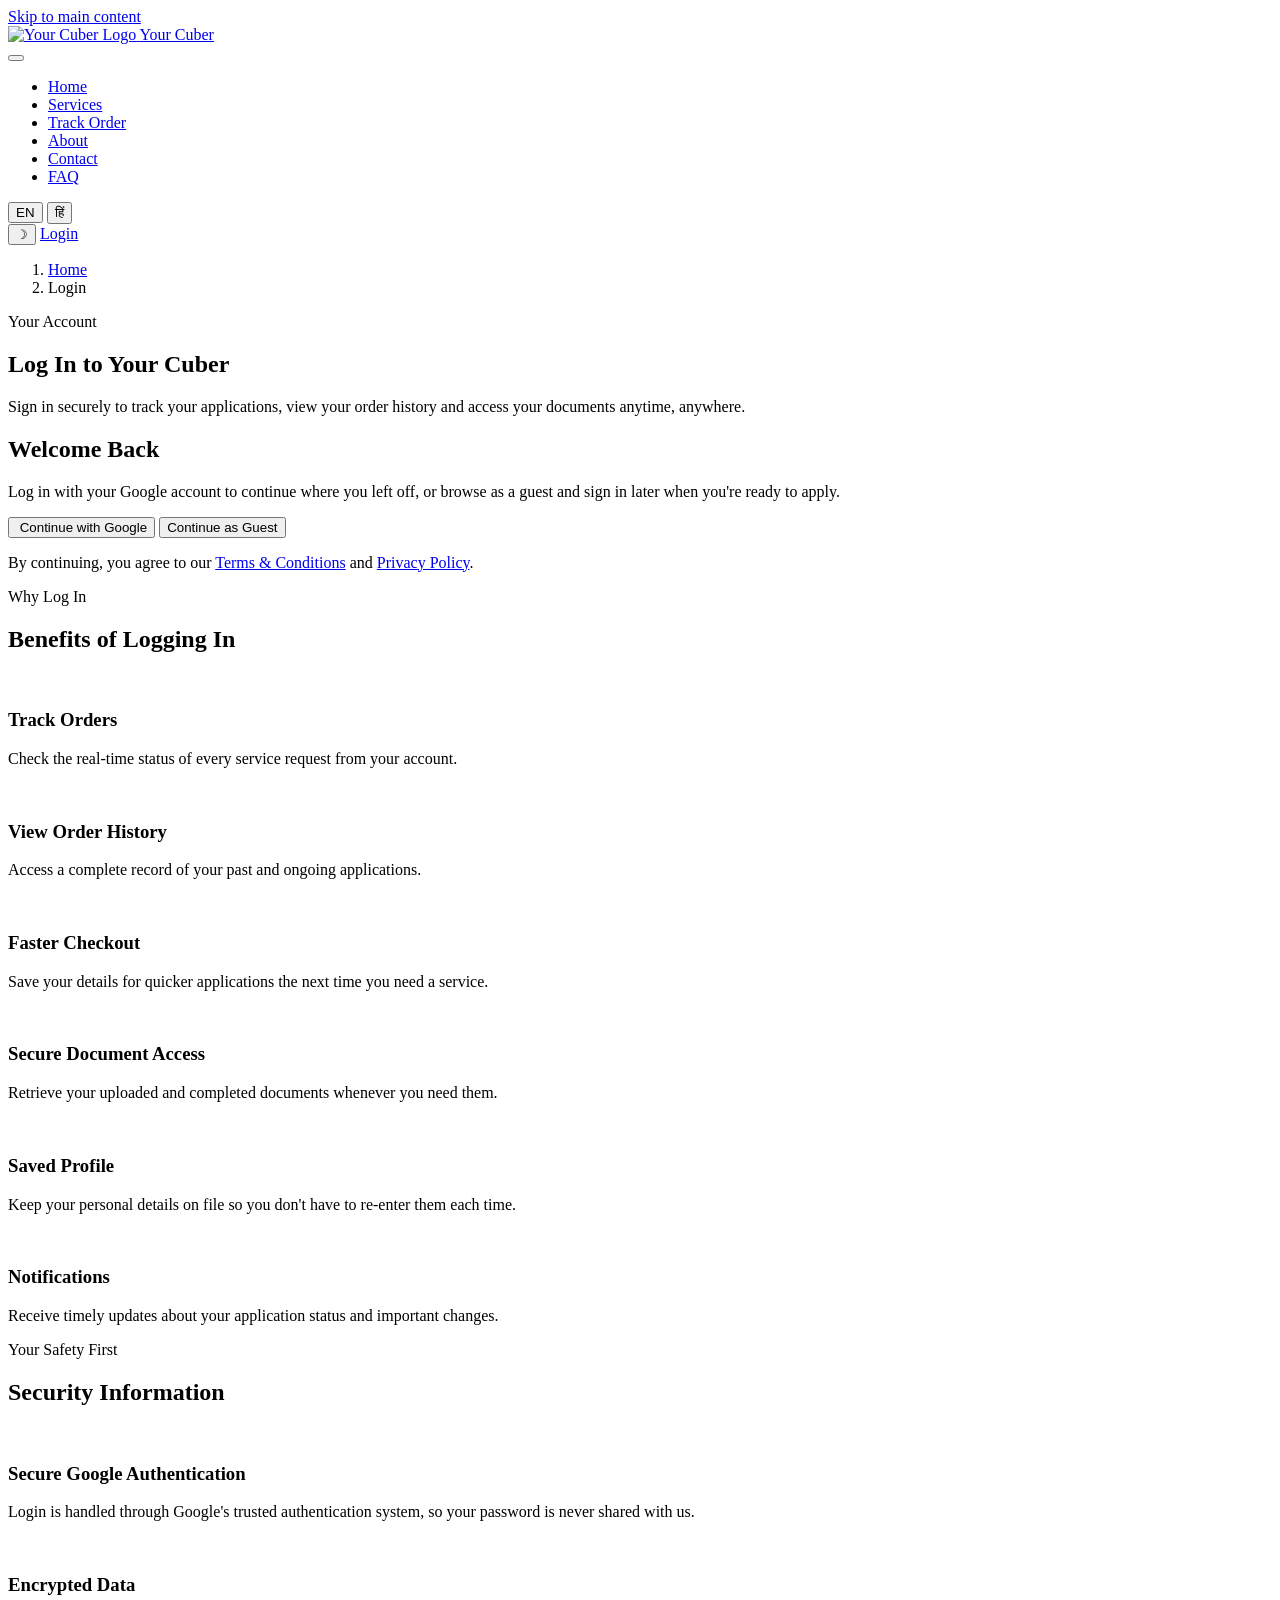
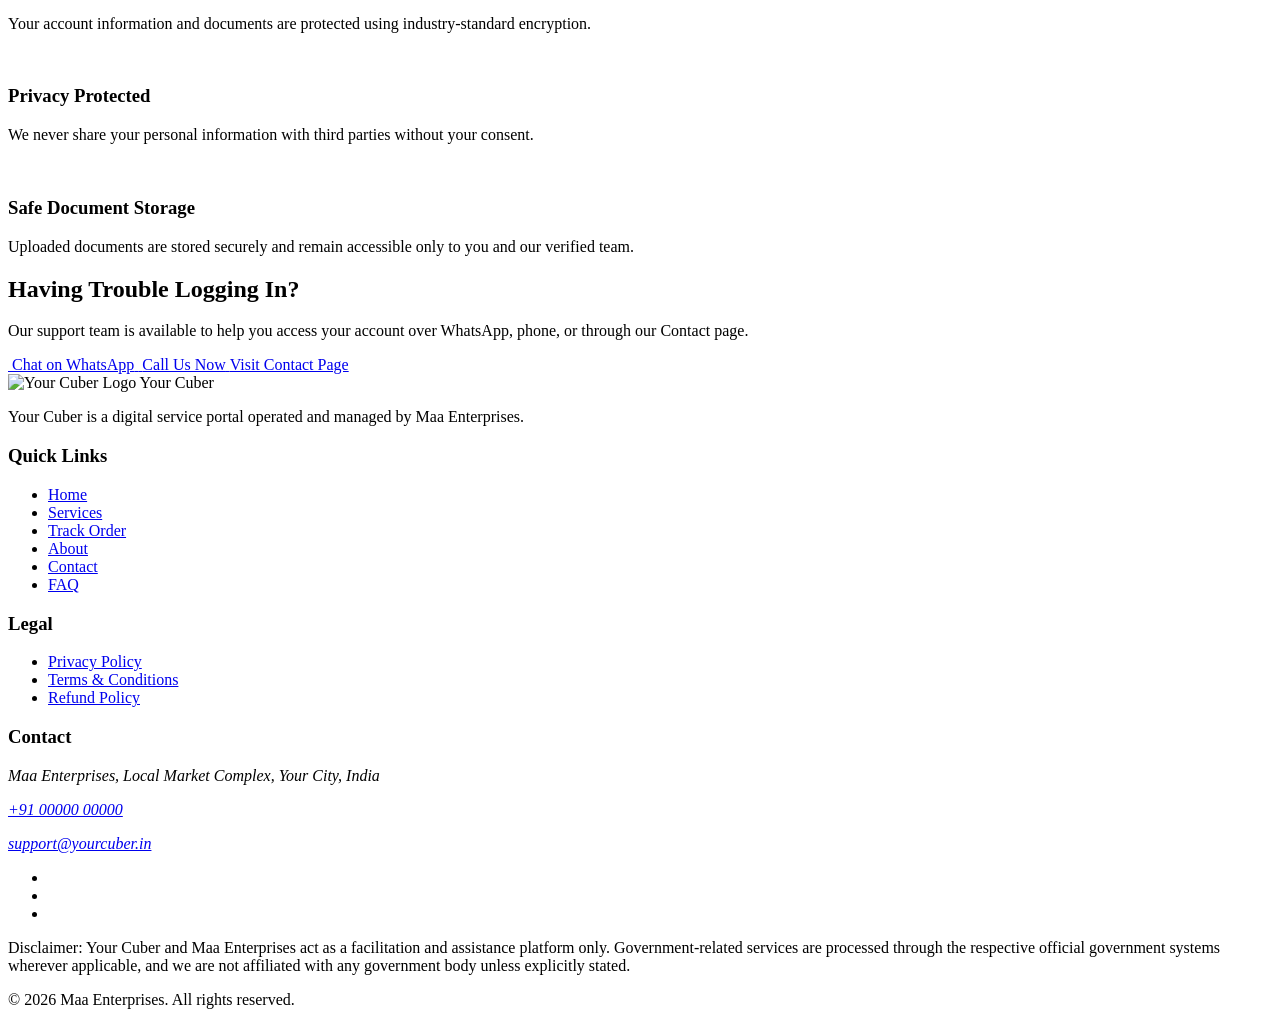
==== login.html @ b16c78b5 "Add files via upload" ====
<!DOCTYPE html>
<html lang="en" data-lang="en">
<head>
    <meta charset="UTF-8">
    <meta name="viewport" content="width=device-width, initial-scale=1.0">
    <title>Login | Your Cuber - Maa Enterprises</title>
    <meta name="description" content="Log in to Your Cuber by Maa Enterprises to track orders, view your order history, and access your saved profile securely with Google Authentication.">
    <meta name="keywords" content="Your Cuber Login, Maa Enterprises Login, Google Sign In, Customer Account, Secure Login">
    <meta name="author" content="Maa Enterprises">
    <meta name="robots" content="noindex, follow">

    <!-- Open Graph / SEO -->
    <meta property="og:title" content="Login | Your Cuber - Maa Enterprises">
    <meta property="og:description" content="Securely log in to your Your Cuber account to track orders, manage applications and access saved documents.">
    <meta property="og:type" content="website">
    <meta property="og:image" content="images/og/login-placeholder.png">

    <!-- External Stylesheet -->
    <link rel="stylesheet" href="css/style.css">

    <!-- Favicon Placeholder -->
    <link rel="icon" href="images/favicon.png" type="image/png">
</head>
<body data-page="login">

    <!-- ============================= -->
    <!-- SKIP TO CONTENT (ACCESSIBILITY) -->
    <!-- ============================= -->
    <a href="#main-content" class="skip-link">Skip to main content</a>

    <!-- ============================= -->
    <!-- HEADER -->
    <!-- ============================= -->
    <header class="site-header" role="banner">
        <div class="header-container">

            <!-- Logo and Brand -->
            <div class="brand">
                <a href="index.html" class="brand-link" aria-label="Your Cuber Home">
                    <img src="images/logo-placeholder.png" alt="Your Cuber Logo" class="brand-logo">
                    <span class="brand-name" data-i18n="brand_name">Your Cuber</span>
                </a>
            </div>

            <!-- Primary Navigation -->
            <nav class="primary-nav" role="navigation" aria-label="Primary Navigation">
                <button type="button" class="nav-toggle" aria-expanded="false" aria-controls="primary-menu" aria-label="Toggle navigation menu">
                    <span class="nav-toggle-bar"></span>
                    <span class="nav-toggle-bar"></span>
                    <span class="nav-toggle-bar"></span>
                </button>

                <ul class="nav-menu" id="primary-menu">
                    <li class="nav-item">
                        <a href="index.html" class="nav-link" data-i18n="nav_home">Home</a>
                    </li>
                    <li class="nav-item">
                        <a href="services.html" class="nav-link" data-i18n="nav_services">Services</a>
                    </li>
                    <li class="nav-item">
                        <a href="track-order.html" class="nav-link" data-i18n="nav_track_order">Track Order</a>
                    </li>
                    <li class="nav-item">
                        <a href="about.html" class="nav-link" data-i18n="nav_about">About</a>
                    </li>
                    <li class="nav-item">
                        <a href="contact.html" class="nav-link" data-i18n="nav_contact">Contact</a>
                    </li>
                    <li class="nav-item">
                        <a href="faq.html" class="nav-link" data-i18n="nav_faq">FAQ</a>
                    </li>
                </ul>
            </nav>

            <!-- Header Actions -->
            <div class="header-actions">

                <!-- Language Switch Placeholder -->
                <div class="lang-switch" role="group" aria-label="Language Switch">
                    <button type="button" class="lang-btn is-active" data-lang-option="en" aria-pressed="true">EN</button>
                    <button type="button" class="lang-btn" data-lang-option="hi" aria-pressed="false">हिं</button>
                </div>

                <!-- Dark Mode Toggle Placeholder -->
                <button type="button" class="theme-toggle" id="theme-toggle" aria-pressed="true" aria-label="Toggle dark mode">
                    <span class="theme-toggle-icon" aria-hidden="true">&#9789;</span>
                </button>

                <!-- Login Button -->
                <a href="login.html" class="btn btn-login is-active" aria-current="page" data-i18n="nav_login">Login</a>
            </div>

        </div>
    </header>

    <!-- ============================= -->
    <!-- MAIN CONTENT -->
    <!-- ============================= -->
    <main id="main-content" data-auth-state="signed-out">

        <!-- ============================= -->
        <!-- BREADCRUMB -->
        <!-- ============================= -->
        <nav class="breadcrumb-nav" aria-label="Breadcrumb">
            <ol class="breadcrumb-list">
                <li class="breadcrumb-item">
                    <a href="index.html" data-i18n="breadcrumb_home">Home</a>
                </li>
                <li class="breadcrumb-item is-current" aria-current="page" data-i18n="breadcrumb_login">
                    Login
                </li>
            </ol>
        </nav>

        <!-- ============================= -->
        <!-- LOGIN HERO SECTION -->
        <!-- ============================= -->
        <section class="login-hero-section" aria-labelledby="login-hero-heading">
            <div class="hero-container">
                <div class="hero-content">
                    <p class="hero-eyebrow" data-i18n="login_hero_eyebrow">Your Account</p>
                    <h1 id="login-hero-heading" class="hero-heading" data-i18n="login_hero_heading">
                        Log In to Your Cuber
                    </h1>
                    <p class="hero-description" data-i18n="login_hero_description">
                        Sign in securely to track your applications, view your order history and access
                        your documents anytime, anywhere.
                    </p>
                </div>
            </div>
        </section>

        <!-- ============================= -->
        <!-- LOGIN CARD SECTION -->
        <!-- ============================= -->
        <section class="login-card-section" aria-labelledby="login-card-heading">
            <div class="login-card-container">
                <article class="login-card">

                    <!-- User Profile Placeholder (populated after Google sign-in) -->
                    <div class="login-card-profile" data-dynamic="user-profile" hidden>
                        <img src="images/avatars/avatar-placeholder-user.png" alt="" class="login-profile-photo" data-dynamic="user-photo">
                        <p class="login-profile-name" data-dynamic="user-name">User Name</p>
                    </div>

                    <div class="login-card-intro">
                        <h2 id="login-card-heading" class="login-card-heading" data-i18n="login_card_heading">Welcome Back</h2>
                        <p class="login-card-description" data-i18n="login_card_description">
                            Log in with your Google account to continue where you left off, or browse as a
                            guest and sign in later when you're ready to apply.
                        </p>
                    </div>

                    <div class="login-card-actions">
                        <!-- Google Sign-In Placeholder (Primary Login Method) -->
                        <button type="button" class="btn btn-google login-btn-google" aria-label="Continue with Google">
                            <img src="images/icons/icon-google-placeholder.png" alt="" class="btn-icon">
                            <span data-i18n="login_google_cta">Continue with Google</span>
                        </button>

                        <!-- Guest Continue Placeholder -->
                        <button type="button" class="btn btn-outline login-btn-guest" aria-label="Continue as Guest">
                            <span data-i18n="login_guest_cta">Continue as Guest</span>
                        </button>
                    </div>

                    <p class="login-card-terms" data-i18n="login_card_terms">
                        By continuing, you agree to our
                        <a href="terms-and-conditions.html" data-i18n="footer_terms">Terms &amp; Conditions</a>
                        and
                        <a href="privacy-policy.html" data-i18n="footer_privacy">Privacy Policy</a>.
                    </p>
                </article>
            </div>
        </section>

        <!-- ============================= -->
        <!-- BENEFITS OF LOGIN SECTION -->
        <!-- ============================= -->
        <section class="login-benefits-section" aria-labelledby="login-benefits-heading">
            <div class="section-container">
                <div class="section-heading-group">
                    <p class="section-eyebrow" data-i18n="login_benefits_eyebrow">Why Log In</p>
                    <h2 id="login-benefits-heading" class="section-heading" data-i18n="login_benefits_heading">Benefits of Logging In</h2>
                </div>

                <div class="login-benefits-grid">
                    <article class="benefit-card">
                        <div class="benefit-icon-wrapper" aria-hidden="true">
                            <img src="images/icons/icon-track-orders-placeholder.png" alt="" class="benefit-icon">
                        </div>
                        <h3 class="benefit-title" data-i18n="benefit_track_orders_title">Track Orders</h3>
                        <p class="benefit-description" data-i18n="benefit_track_orders_desc">
                            Check the real-time status of every service request from your account.
                        </p>
                    </article>

                    <article class="benefit-card">
                        <div class="benefit-icon-wrapper" aria-hidden="true">
                            <img src="images/icons/icon-order-history-placeholder.png" alt="" class="benefit-icon">
                        </div>
                        <h3 class="benefit-title" data-i18n="benefit_order_history_title">View Order History</h3>
                        <p class="benefit-description" data-i18n="benefit_order_history_desc">
                            Access a complete record of your past and ongoing applications.
                        </p>
                    </article>

                    <article class="benefit-card">
                        <div class="benefit-icon-wrapper" aria-hidden="true">
                            <img src="images/icons/icon-faster-checkout-placeholder.png" alt="" class="benefit-icon">
                        </div>
                        <h3 class="benefit-title" data-i18n="benefit_faster_checkout_title">Faster Checkout</h3>
                        <p class="benefit-description" data-i18n="benefit_faster_checkout_desc">
                            Save your details for quicker applications the next time you need a service.
                        </p>
                    </article>

                    <article class="benefit-card">
                        <div class="benefit-icon-wrapper" aria-hidden="true">
                            <img src="images/icons/icon-secure-documents-placeholder.png" alt="" class="benefit-icon">
                        </div>
                        <h3 class="benefit-title" data-i18n="benefit_secure_documents_title">Secure Document Access</h3>
                        <p class="benefit-description" data-i18n="benefit_secure_documents_desc">
                            Retrieve your uploaded and completed documents whenever you need them.
                        </p>
                    </article>

                    <article class="benefit-card">
                        <div class="benefit-icon-wrapper" aria-hidden="true">
                            <img src="images/icons/icon-saved-profile-placeholder.png" alt="" class="benefit-icon">
                        </div>
                        <h3 class="benefit-title" data-i18n="benefit_saved_profile_title">Saved Profile</h3>
                        <p class="benefit-description" data-i18n="benefit_saved_profile_desc">
                            Keep your personal details on file so you don't have to re-enter them each time.
                        </p>
                    </article>

                    <article class="benefit-card">
                        <div class="benefit-icon-wrapper" aria-hidden="true">
                            <img src="images/icons/icon-notifications-placeholder.png" alt="" class="benefit-icon">
                        </div>
                        <h3 class="benefit-title" data-i18n="benefit_notifications_title">Notifications</h3>
                        <p class="benefit-description" data-i18n="benefit_notifications_desc">
                            Receive timely updates about your application status and important changes.
                        </p>
                    </article>
                </div>
            </div>
        </section>

        <!-- ============================= -->
        <!-- SECURITY INFORMATION SECTION -->
        <!-- ============================= -->
        <section class="security-info-section" aria-labelledby="security-info-heading">
            <div class="section-container">
                <div class="section-heading-group">
                    <p class="section-eyebrow" data-i18n="security_info_eyebrow">Your Safety First</p>
                    <h2 id="security-info-heading" class="section-heading" data-i18n="security_info_heading">Security Information</h2>
                </div>

                <div class="security-info-grid">
                    <article class="security-info-card">
                        <div class="security-info-icon-wrapper" aria-hidden="true">
                            <img src="images/icons/icon-google-auth-placeholder.png" alt="" class="security-info-icon">
                        </div>
                        <h3 class="security-info-title" data-i18n="security_google_auth_title">Secure Google Authentication</h3>
                        <p class="security-info-description" data-i18n="security_google_auth_desc">
                            Login is handled through Google's trusted authentication system, so your
                            password is never shared with us.
                        </p>
                    </article>

                    <article class="security-info-card">
                        <div class="security-info-icon-wrapper" aria-hidden="true">
                            <img src="images/icons/icon-encrypted-data-placeholder.png" alt="" class="security-info-icon">
                        </div>
                        <h3 class="security-info-title" data-i18n="security_encrypted_data_title">Encrypted Data</h3>
                        <p class="security-info-description" data-i18n="security_encrypted_data_desc">
                            Your account information and documents are protected using industry-standard
                            encryption.
                        </p>
                    </article>

                    <article class="security-info-card">
                        <div class="security-info-icon-wrapper" aria-hidden="true">
                            <img src="images/icons/icon-privacy-protected-placeholder.png" alt="" class="security-info-icon">
                        </div>
                        <h3 class="security-info-title" data-i18n="security_privacy_title">Privacy Protected</h3>
                        <p class="security-info-description" data-i18n="security_privacy_desc">
                            We never share your personal information with third parties without your
                            consent.
                        </p>
                    </article>

                    <article class="security-info-card">
                        <div class="security-info-icon-wrapper" aria-hidden="true">
                            <img src="images/icons/icon-safe-storage-placeholder.png" alt="" class="security-info-icon">
                        </div>
                        <h3 class="security-info-title" data-i18n="security_safe_storage_title">Safe Document Storage</h3>
                        <p class="security-info-description" data-i18n="security_safe_storage_desc">
                            Uploaded documents are stored securely and remain accessible only to you and
                            our verified team.
                        </p>
                    </article>
                </div>
            </div>
        </section>

        <!-- ============================= -->
        <!-- NEED HELP SECTION -->
        <!-- ============================= -->
        <section class="contact-cta-section" aria-labelledby="login-help-heading">
            <div class="section-container contact-cta-container">
                <div class="contact-cta-content">
                    <h2 id="login-help-heading" class="contact-cta-heading" data-i18n="login_help_heading">
                        Having Trouble Logging In?
                    </h2>
                    <p class="contact-cta-description" data-i18n="login_help_description">
                        Our support team is available to help you access your account over WhatsApp,
                        phone, or through our Contact page.
                    </p>
                </div>

                <div class="contact-cta-actions">
                    <!-- WhatsApp Placeholder -->
                    <a href="https://wa.me/910000000000" class="btn btn-whatsapp" target="_blank" rel="noopener noreferrer" aria-label="Chat with us on WhatsApp">
                        <img src="images/icons/icon-whatsapp-placeholder.png" alt="" class="btn-icon">
                        <span data-i18n="contact_cta_whatsapp">Chat on WhatsApp</span>
                    </a>

                    <!-- Call Support Placeholder -->
                    <a href="tel:+910000000000" class="btn btn-call" aria-label="Call Maa Enterprises Support">
                        <img src="images/icons/icon-call-placeholder.png" alt="" class="btn-icon">
                        <span data-i18n="contact_cta_call">Call Us Now</span>
                    </a>

                    <!-- Contact Page Button -->
                    <a href="contact.html" class="btn btn-outline" data-i18n="login_help_contact_page">
                        Visit Contact Page
                    </a>
                </div>
            </div>
        </section>

    </main>

    <!-- ============================= -->
    <!-- FOOTER -->
    <!-- ============================= -->
    <footer class="site-footer" role="contentinfo">
        <div class="footer-container">

            <!-- Business Information -->
            <div class="footer-column footer-brand">
                <div class="footer-brand-header">
                    <img src="images/logo-placeholder.png" alt="Your Cuber Logo" class="footer-logo">
                    <span class="footer-brand-name" data-i18n="brand_name">Your Cuber</span>
                </div>
                <p class="footer-business-info" data-i18n="footer_business_info">
                    Your Cuber is a digital service portal operated and managed by Maa Enterprises.
                </p>
            </div>

            <!-- Quick Links -->
            <div class="footer-column">
                <h3 class="footer-heading" data-i18n="footer_quick_links">Quick Links</h3>
                <ul class="footer-links">
                    <li><a href="index.html" data-i18n="nav_home">Home</a></li>
                    <li><a href="services.html" data-i18n="nav_services">Services</a></li>
                    <li><a href="track-order.html" data-i18n="nav_track_order">Track Order</a></li>
                    <li><a href="about.html" data-i18n="nav_about">About</a></li>
                    <li><a href="contact.html" data-i18n="nav_contact">Contact</a></li>
                    <li><a href="faq.html" data-i18n="nav_faq">FAQ</a></li>
                </ul>
            </div>

            <!-- Legal Links -->
            <div class="footer-column">
                <h3 class="footer-heading" data-i18n="footer_legal">Legal</h3>
                <ul class="footer-links">
                    <li><a href="privacy-policy.html" data-i18n="footer_privacy">Privacy Policy</a></li>
                    <li><a href="terms-and-conditions.html" data-i18n="footer_terms">Terms &amp; Conditions</a></li>
                    <li><a href="refund-policy.html" data-i18n="footer_refund">Refund Policy</a></li>
                </ul>
            </div>

            <!-- Contact Information -->
            <div class="footer-column">
                <h3 class="footer-heading" data-i18n="footer_contact">Contact</h3>
                <address class="footer-address">
                    <p class="footer-contact-item" data-i18n="footer_address">
                        Maa Enterprises, Local Market Complex, Your City, India
                    </p>
                    <p class="footer-contact-item">
                        <a href="tel:+910000000000">+91 00000 00000</a>
                    </p>
                    <p class="footer-contact-item">
                        <a href="mailto:support@yourcuber.in">support@yourcuber.in</a>
                    </p>
                </address>

                <!-- Social Placeholders -->
                <ul class="footer-social" aria-label="Social Media Links">
                    <li>
                        <a href="#" aria-label="Facebook" class="footer-social-link">
                            <img src="images/icons/icon-facebook-placeholder.png" alt="" class="footer-social-icon">
                        </a>
                    </li>
                    <li>
                        <a href="#" aria-label="Instagram" class="footer-social-link">
                            <img src="images/icons/icon-instagram-placeholder.png" alt="" class="footer-social-icon">
                        </a>
                    </li>
                    <li>
                        <a href="#" aria-label="YouTube" class="footer-social-link">
                            <img src="images/icons/icon-youtube-placeholder.png" alt="" class="footer-social-icon">
                        </a>
                    </li>
                </ul>
            </div>

        </div>

        <!-- Disclaimer -->
        <div class="footer-disclaimer">
            <p data-i18n="footer_disclaimer">
                Disclaimer: Your Cuber and Maa Enterprises act as a facilitation and assistance platform only.
                Government-related services are processed through the respective official government systems
                wherever applicable, and we are not affiliated with any government body unless explicitly stated.
            </p>
        </div>

        <!-- Copyright -->
        <div class="footer-bottom">
            <p class="footer-copyright" data-i18n="footer_copyright">
                &copy; 2026 Maa Enterprises. All rights reserved.
            </p>
        </div>
    </footer>

    <!-- External JavaScript -->
    <!-- js/app.js is expected to initialize Firebase Authentication, -->
    <!-- handle the Google sign-in and guest continue button clicks, -->
    <!-- populate the data-dynamic user-profile elements after login, -->
    <!-- and redirect authenticated users to dashboard.html. -->
    <script src="js/app.js" defer></script>
</body>
</html>
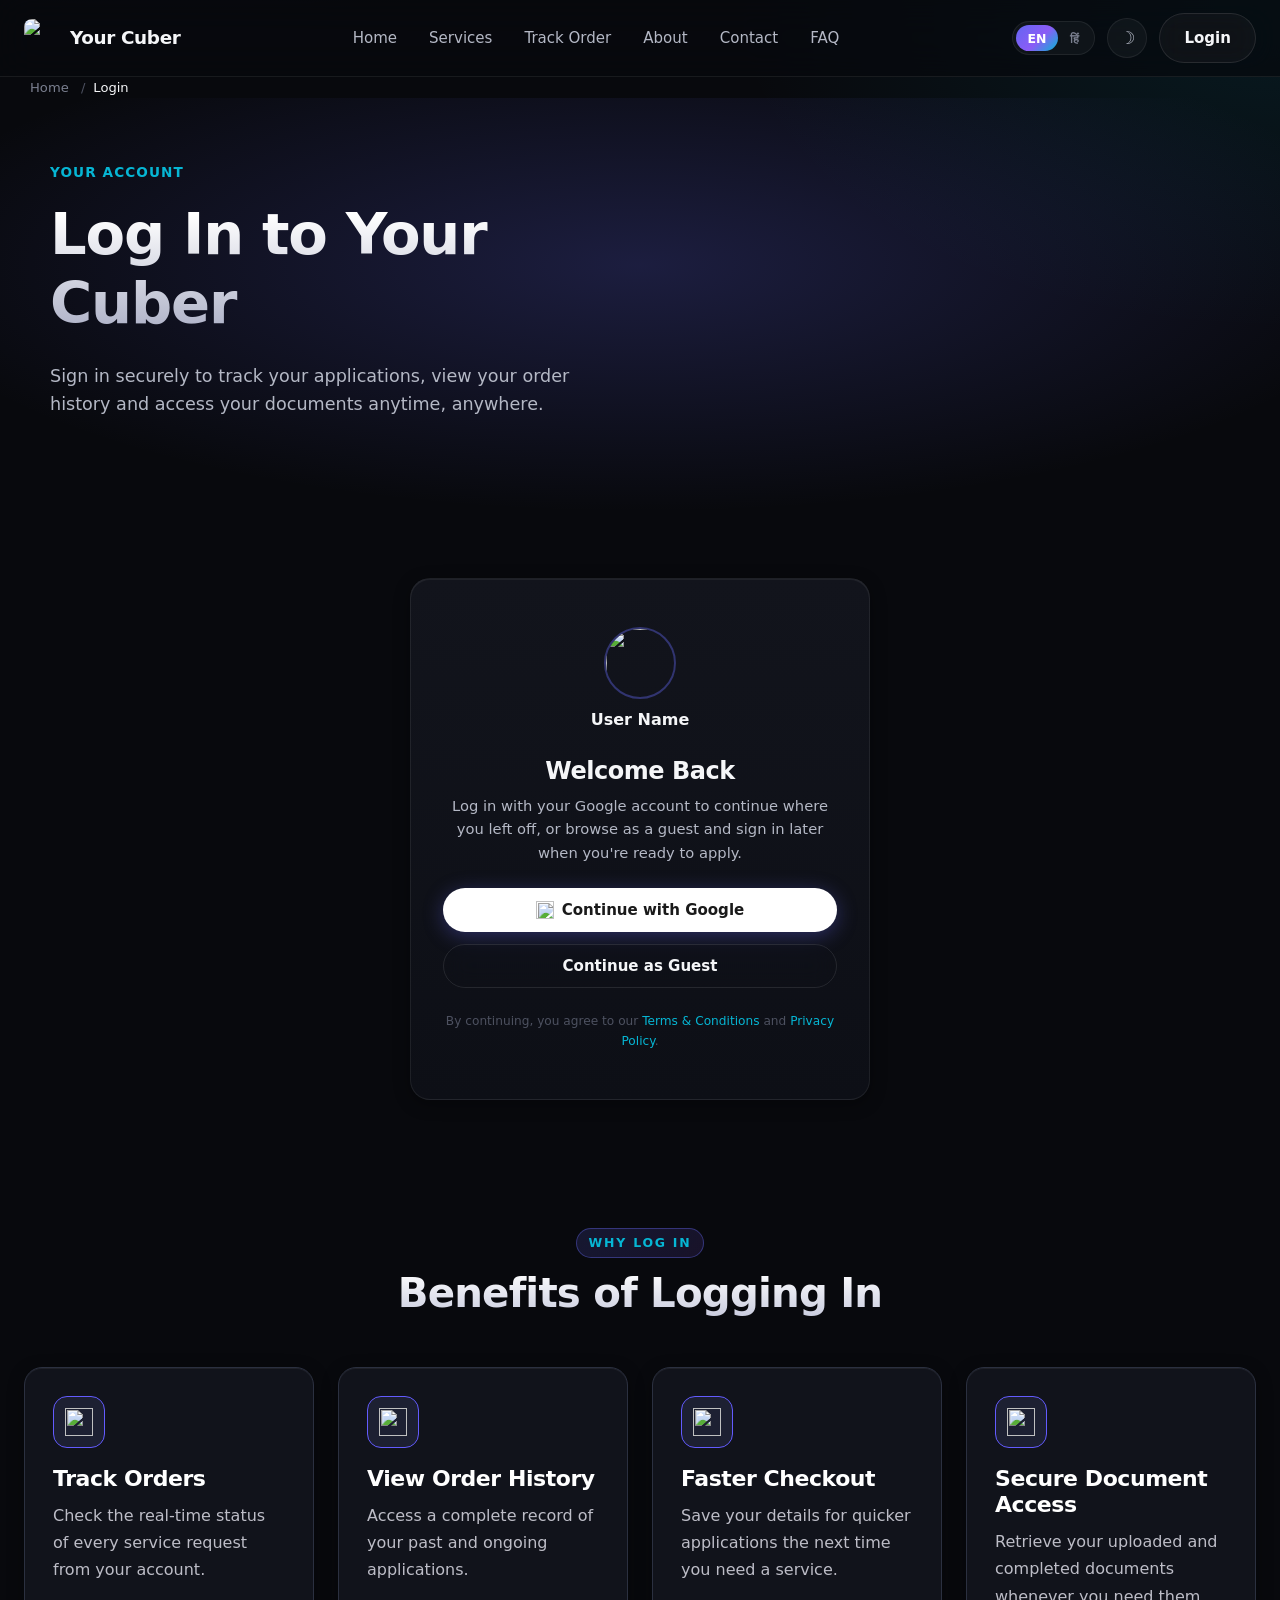
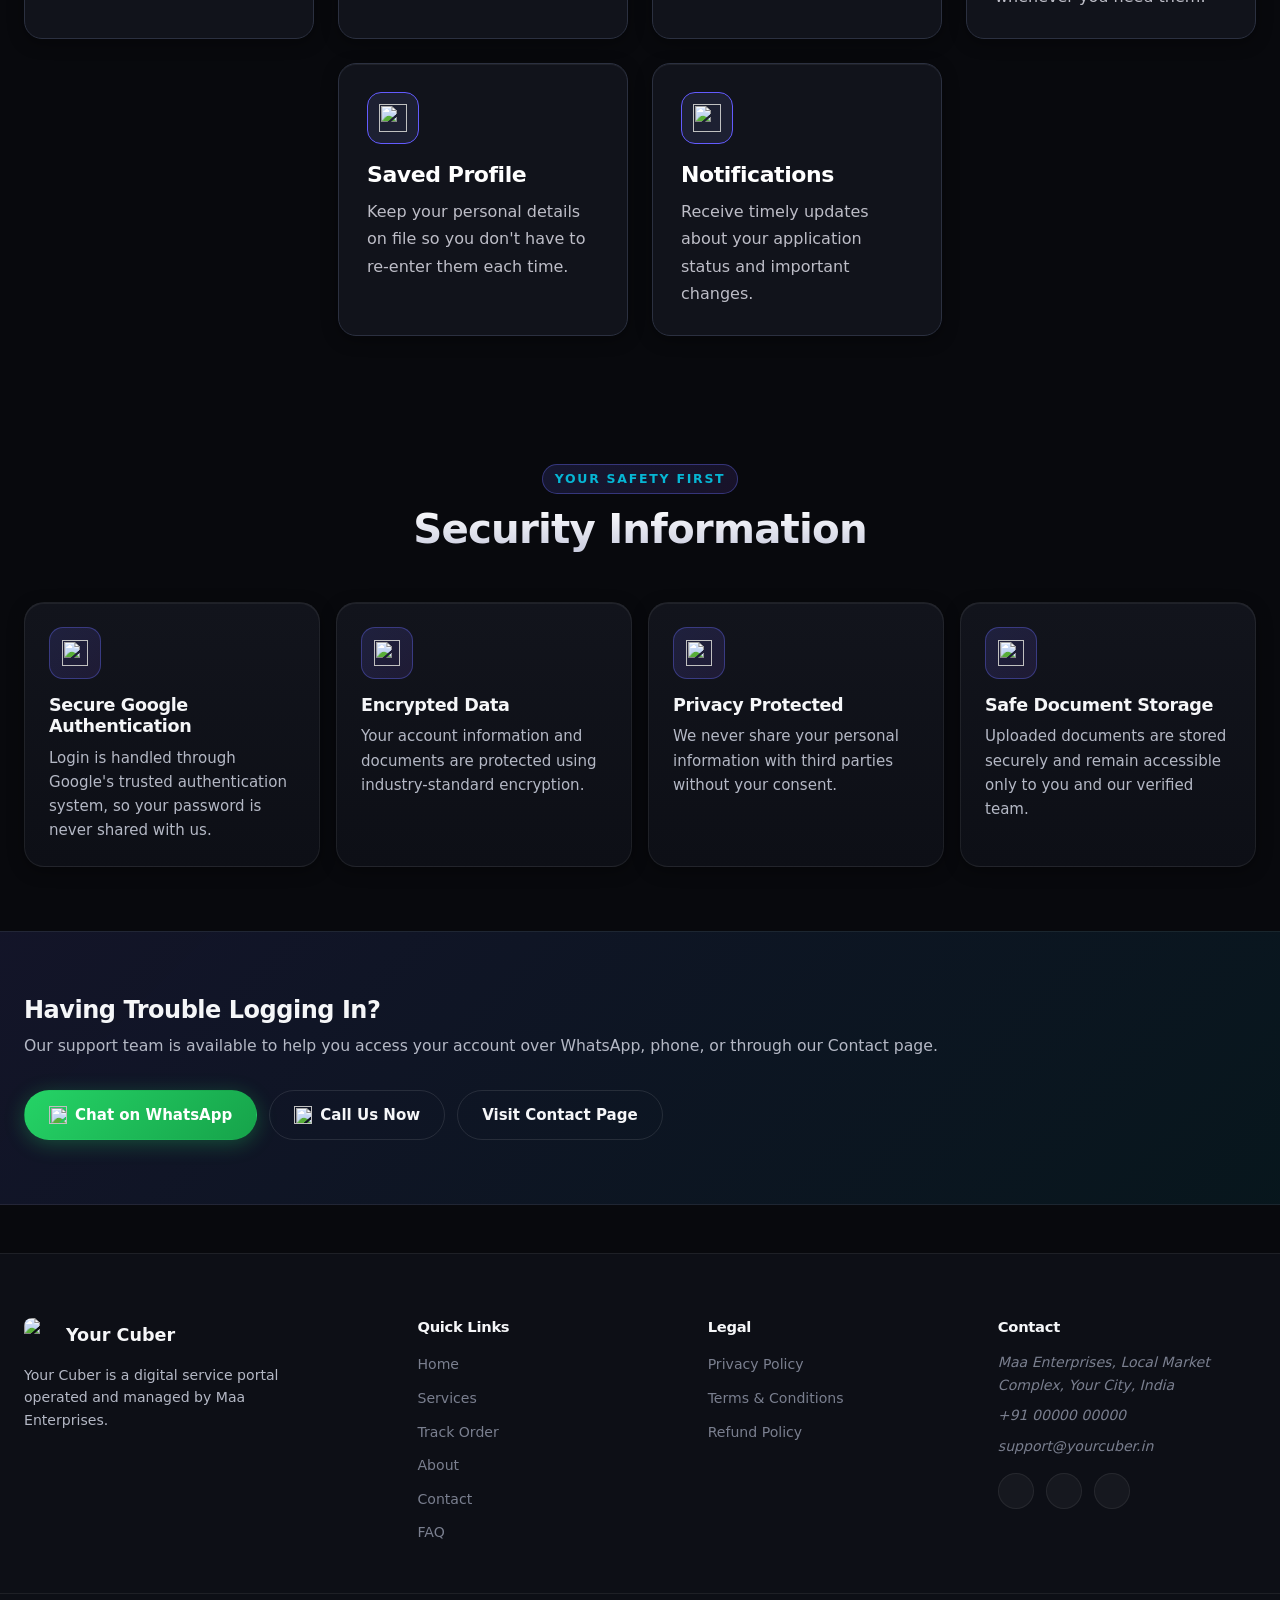
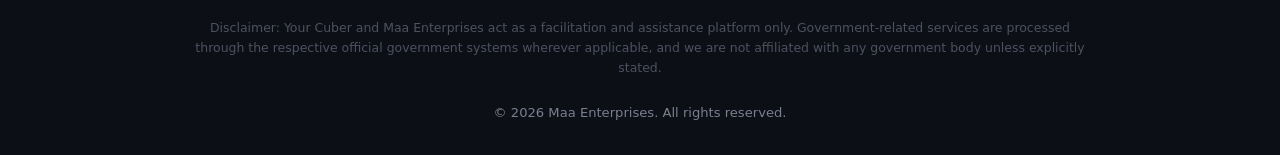
==== commit ddf332e2: "Fix stylesheet link in login.html" ====
--- a/login.html
+++ b/login.html
@@ -16,7 +16,7 @@
     <meta property="og:image" content="images/og/login-placeholder.png">
 
     <!-- External Stylesheet -->
-    <link rel="stylesheet" href="css/style.css">
+    <link rel="stylesheet" href="style.css">
 
     <!-- Favicon Placeholder -->
     <link rel="icon" href="images/favicon.png" type="image/png">
--- a/style.css
+++ b/style.css
@@ -0,0 +1,1924 @@
+/* ==========================================================================
+   YOUR CUBER — by Maa Enterprises
+   Premium Dark UI Stylesheet
+   Enterprise SaaS-inspired design system (Apple / Stripe / Vercel / Linear)
+   ========================================================================== */
+
+/* ==========================================================================
+   1. CSS VARIABLES — DESIGN TOKENS
+   ========================================================================== */
+:root {
+  /* --- Surface colours --- */
+  --bg-base: #08090d;
+  --bg-elevated: #0d0f16;
+  --bg-surface: #12141c;
+  --bg-surface-2: #171a24;
+  --bg-surface-3: #1c202c;
+  --bg-glass: rgba(22, 25, 35, 0.6);
+  --bg-glass-light: rgba(255, 255, 255, 0.04);
+  --bg-overlay: rgba(9, 11, 18, 0.75);
+
+  /* --- Borders --- */
+  --border-subtle: rgba(255, 255, 255, 0.07);
+  --border-default: rgba(255, 255, 255, 0.1);
+  --border-strong: rgba(255, 255, 255, 0.16);
+  --border-accent: rgba(99, 102, 241, 0.4);
+
+  /* --- Brand / accent gradient --- */
+  --accent-1: #6366f1;
+  --accent-2: #8b5cf6;
+  --accent-3: #06b6d4;
+  --accent-gradient: linear-gradient(135deg, #6366f1 0%, #8b5cf6 55%, #06b6d4 100%);
+  --accent-gradient-soft: linear-gradient(135deg, rgba(99, 102, 241, 0.16), rgba(139, 92, 246, 0.12));
+  --accent-glow: 0 0 0 1px rgba(99, 102, 241, 0.4), 0 8px 32px rgba(99, 102, 241, 0.25);
+
+  /* --- Text --- */
+  --text-primary: #f5f6f8;
+  --text-secondary: #b4b8c5;
+  --text-tertiary: #7a7f8f;
+  --text-disabled: #4d5160;
+  --text-on-accent: #ffffff;
+
+  /* --- Status colours --- */
+  --success: #22c55e;
+  --success-bg: rgba(34, 197, 94, 0.12);
+  --success-border: rgba(34, 197, 94, 0.3);
+  --warning: #f59e0b;
+  --warning-bg: rgba(245, 158, 11, 0.12);
+  --warning-border: rgba(245, 158, 11, 0.3);
+  --danger: #f43f5e;
+  --danger-bg: rgba(244, 63, 94, 0.12);
+  --danger-border: rgba(244, 63, 94, 0.3);
+  --info: #38bdf8;
+  --info-bg: rgba(56, 189, 248, 0.12);
+  --info-border: rgba(56, 189, 248, 0.3);
+  --neutral-bg: rgba(255, 255, 255, 0.06);
+  --neutral-border: rgba(255, 255, 255, 0.14);
+
+  /* --- Shadows --- */
+  --shadow-sm: 0 1px 2px rgba(0, 0, 0, 0.3);
+  --shadow-md: 0 4px 16px rgba(0, 0, 0, 0.35);
+  --shadow-lg: 0 12px 40px rgba(0, 0, 0, 0.45);
+  --shadow-xl: 0 24px 64px rgba(0, 0, 0, 0.55);
+  --shadow-inset: inset 0 1px 0 rgba(255, 255, 255, 0.06);
+
+  /* --- Radius --- */
+  --radius-sm: 8px;
+  --radius-md: 14px;
+  --radius-lg: 20px;
+  --radius-xl: 28px;
+  --radius-pill: 999px;
+
+  /* --- Typography --- */
+  --font-body: "Inter", "Segoe UI", system-ui, -apple-system, BlinkMacSystemFont, sans-serif;
+  --font-display: "Inter", "Segoe UI", system-ui, -apple-system, BlinkMacSystemFont, sans-serif;
+
+  /* --- Spacing scale --- */
+  --space-1: 4px;
+  --space-2: 8px;
+  --space-3: 12px;
+  --space-4: 16px;
+  --space-5: 24px;
+  --space-6: 32px;
+  --space-7: 48px;
+  --space-8: 64px;
+  --space-9: 96px;
+
+  /* --- Layout --- */
+  --container-max: 1280px;
+  --header-height: 76px;
+  --sidebar-width: 264px;
+
+  /* --- Motion --- */
+  --ease-out: cubic-bezier(0.16, 1, 0.3, 1);
+  --ease-standard: cubic-bezier(0.4, 0, 0.2, 1);
+  --dur-fast: 150ms;
+  --dur-base: 250ms;
+  --dur-slow: 420ms;
+}
+
+/* ==========================================================================
+   2. RESET & BASE
+   ========================================================================== */
+*,
+*::before,
+*::after {
+  box-sizing: border-box;
+  margin: 0;
+  padding: 0;
+}
+
+html {
+  scroll-behavior: smooth;
+  -webkit-text-size-adjust: 100%;
+}
+
+body {
+  background:
+    radial-gradient(ellipse 1200px 600px at 15% -10%, rgba(99, 102, 241, 0.14), transparent 60%),
+    radial-gradient(ellipse 1000px 600px at 100% 0%, rgba(6, 182, 212, 0.1), transparent 55%),
+    var(--bg-base);
+  color: var(--text-secondary);
+  font-family: var(--font-body);
+  font-size: 16px;
+  line-height: 1.6;
+  min-height: 100vh;
+  -webkit-font-smoothing: antialiased;
+  -moz-osx-font-smoothing: grayscale;
+}
+
+img {
+  max-width: 100%;
+  display: block;
+  font-size: 0;
+}
+
+a {
+  color: inherit;
+  text-decoration: none;
+}
+
+ul, ol {
+  list-style: none;
+}
+
+button {
+  font-family: inherit;
+  cursor: pointer;
+  background: none;
+  border: none;
+  color: inherit;
+}
+
+input, textarea, select {
+  font-family: inherit;
+  font-size: inherit;
+  color: inherit;
+}
+
+h1, h2, h3, h4, h5, h6 {
+  font-family: var(--font-display);
+  color: var(--text-primary);
+  font-weight: 700;
+  line-height: 1.2;
+  letter-spacing: -0.02em;
+}
+
+p { color: var(--text-secondary); }
+
+::selection {
+  background: rgba(99, 102, 241, 0.35);
+  color: #fff;
+}
+
+/* --- Focus states --- */
+a:focus-visible,
+button:focus-visible,
+input:focus-visible,
+textarea:focus-visible,
+select:focus-visible,
+[tabindex]:focus-visible {
+  outline: 2px solid var(--accent-1);
+  outline-offset: 3px;
+  border-radius: var(--radius-sm);
+}
+
+/* --- Custom Scrollbar --- */
+* {
+  scrollbar-width: thin;
+  scrollbar-color: rgba(255, 255, 255, 0.18) transparent;
+}
+::-webkit-scrollbar { width: 10px; height: 10px; }
+::-webkit-scrollbar-track { background: transparent; }
+::-webkit-scrollbar-thumb {
+  background: rgba(255, 255, 255, 0.14);
+  border-radius: var(--radius-pill);
+  border: 2px solid var(--bg-base);
+}
+::-webkit-scrollbar-thumb:hover { background: rgba(255, 255, 255, 0.28); }
+
+/* --- Accessibility Utilities --- */
+.sr-only {
+  position: absolute;
+  width: 1px; height: 1px;
+  padding: 0; margin: -1px;
+  overflow: hidden;
+  clip: rect(0, 0, 0, 0);
+  white-space: nowrap;
+  border: 0;
+}
+
+.skip-link {
+  position: fixed;
+  top: -100px; left: var(--space-4);
+  z-index: 999;
+  background: var(--accent-gradient);
+  color: #fff;
+  padding: var(--space-3) var(--space-5);
+  border-radius: var(--radius-sm);
+  font-weight: 600;
+  transition: top var(--dur-base) var(--ease-out);
+}
+.skip-link:focus { top: var(--space-4); }
+
+/* ==========================================================================
+   3. ANIMATION KEYFRAMES
+   ========================================================================== */
+@keyframes fadeInUp {
+  from { opacity: 0; transform: translateY(16px); }
+  to { opacity: 1; transform: translateY(0); }
+}
+@keyframes fadeIn {
+  from { opacity: 0; }
+  to { opacity: 1; }
+}
+@keyframes scaleIn {
+  from { opacity: 0; transform: scale(0.96); }
+  to { opacity: 1; transform: scale(1); }
+}
+@keyframes softPulse {
+  0%, 100% { opacity: 1; }
+  50% { opacity: 0.55; }
+}
+@keyframes shimmer {
+  0% { background-position: -400px 0; }
+  100% { background-position: 400px 0; }
+}
+@keyframes spin {
+  to { transform: rotate(360deg); }
+}
+
+.hero-content { margin-left: 50px }, .section-heading-group { animation: fadeInUp var(--dur-slow) var(--ease-out) both; }
+
+/* ==========================================================================
+   4. LAYOUT PRIMITIVES
+   ========================================================================== */
+.section-container,
+.footer-container,
+.header-container {
+  width: 100%;
+  max-width: var(--container-max);
+  margin-inline: auto;
+  padding-inline: var(--space-5);
+}
+
+main section {
+  padding-block: var(--space-8);
+}
+
+.section-heading-group {
+  text-align: center;
+  max-width: 680px;
+  margin-inline: auto;
+  margin-bottom: var(--space-7);
+}
+
+.section-eyebrow {
+  display: inline-block;
+  font-size: 0.78rem;
+  font-weight: 700;
+  letter-spacing: 0.14em;
+  text-transform: uppercase;
+  color: var(--accent-3);
+  margin-bottom: var(--space-3);
+  background: var(--accent-gradient-soft);
+  padding: var(--space-1) var(--space-3);
+  border-radius: var(--radius-pill);
+  border: 1px solid var(--border-accent);
+}
+
+.section-heading {
+  font-size: clamp(1.75rem, 1.4rem + 1.4vw, 2.6rem);
+  margin-bottom: var(--space-3);
+  background: linear-gradient(180deg, #ffffff 0%, #c7cadd 100%);
+  -webkit-background-clip: text;
+  background-clip: text;
+  -webkit-text-fill-color: transparent;
+}
+
+.section-subheading {
+  color: var(--text-secondary);
+  font-size: 1.05rem;
+}
+
+/* ==========================================================================
+   5. GLASS CARD SYSTEM (shared base for all card-like components)
+   ========================================================================== */
+.service-card,
+.why-us-card,
+.value-card,
+.benefit-card,
+.audience-card,
+.mission-vision-card,
+.review-card,
+.contact-info-card,
+.business-hours-card,
+.security-info-card,
+.payment-card,
+.service-info-card,
+.service-summary-card,
+.document-card,
+.notification-card,
+.quick-action-card,
+.overview-stat-card,
+.overview-category-card,
+.announcement-card,
+.popular-service-card,
+.admin-service-card,
+.admin-utility-card,
+.admin-report-card,
+.dashboard-profile-card,
+.login-card,
+.order-status-card,
+.faq-item,
+.upload-field,
+.document-checklist,
+.error-help-section .section-container > *,
+.contact-info-grid .contact-info-card {
+  position: relative;
+  background: linear-gradient(180deg, var(--bg-surface) 0%, var(--bg-elevated) 100%);
+  border: 1px solid var(--border-subtle);
+  border-radius: var(--radius-lg);
+  box-shadow: var(--shadow-md), var(--shadow-inset);
+  backdrop-filter: blur(20px);
+  -webkit-backdrop-filter: blur(20px);
+  transition: transform var(--dur-base) var(--ease-out),
+              box-shadow var(--dur-base) var(--ease-out),
+              border-color var(--dur-base) var(--ease-out);
+}
+
+.service-card,
+.why-us-card,
+.value-card,
+.benefit-card,
+.audience-card,
+.review-card,
+.contact-info-card,
+.security-info-card,
+.overview-stat-card,
+.overview-category-card,
+.announcement-card,
+.popular-service-card,
+.admin-service-card,
+.admin-utility-card,
+.quick-action-card,
+.document-card {
+  padding: var(--space-5);
+}
+
+.service-card:hover,
+.why-us-card:hover,
+.value-card:hover,
+.benefit-card:hover,
+.audience-card:hover,
+.review-card:hover,
+.contact-info-card:hover,
+.security-info-card:hover,
+.overview-stat-card:hover,
+.overview-category-card:hover,
+.announcement-card:hover,
+.popular-service-card:hover,
+.admin-service-card:hover,
+.admin-utility-card:hover,
+.document-card:hover,
+.payment-card:hover,
+.service-summary-card:hover,
+.notification-card:hover {
+  transform: translateY(-6px);
+  border-color: var(--border-accent);
+  box-shadow: var(--shadow-lg), var(--accent-glow);
+}
+
+.quick-action-card {
+  text-align: center;
+  cursor: pointer;
+  width: 100%;
+}
+.quick-action-card:hover { transform: translateY(-6px) scale(1.02); }
+
+/* Icon wrappers used across many card types */
+.service-icon-wrapper,
+.why-us-icon-wrapper,
+.value-icon-wrapper,
+.benefit-icon-wrapper,
+.audience-icon-wrapper,
+.contact-info-icon-wrapper,
+.security-info-icon-wrapper,
+.overview-stat-icon-wrapper,
+.overview-icon-wrapper,
+.quick-action-icon-wrapper,
+.document-card-icon-wrapper,
+.notification-card-icon-wrapper,
+.service-banner-icon-wrapper,
+.service-summary-icon-wrapper {
+  width: 52px;
+  height: 52px;
+  display: flex;
+  align-items: center;
+  justify-content: center;
+  border-radius: var(--radius-md);
+  background: var(--accent-gradient-soft);
+  border: 1px solid var(--border-accent);
+  margin-bottom: var(--space-4);
+  transition: transform var(--dur-base) var(--ease-out);
+}
+.service-card:hover .service-icon-wrapper,
+.why-us-card:hover .why-us-icon-wrapper,
+.value-card:hover .value-icon-wrapper,
+.benefit-card:hover .benefit-icon-wrapper,
+.audience-card:hover .audience-icon-wrapper,
+.quick-action-card:hover .quick-action-icon-wrapper {
+  transform: scale(1.1) rotate(-4deg);
+}
+
+.service-icon, .why-us-icon, .value-icon,  .audience-icon,
+.contact-info-icon, .security-info-icon, .overview-stat-icon, .overview-icon,
+.quick-action-icon, .document-card-icon, .notification-card-icon,
+.service-banner-icon, .service-summary-icon {
+  width: 26px;
+  height: 26px;
+  object-fit: contain;
+}
+
+
+
+.service-title, .why-us-title, .value-title, .benefit-title, .audience-title,
+.contact-info-title, .security-info-title, .quick-action-title,
+.document-card-title, .overview-category-title, .announcement-title,
+.mission-vision-title, .payment-card-title, .service-info-title,
+.service-summary-title {
+  font-size: 1.1rem;
+  margin-bottom: var(--space-2);
+  color: var(--text-primary);
+}
+
+.service-description, .why-us-description, .value-description,
+.benefit-description, .audience-description, .contact-info-text,
+.security-info-description, .overview-category-description,
+.announcement-description, .mission-vision-text {
+  font-size: 0.94rem;
+  color: var(--text-secondary);
+}
+
+/* ==========================================================================
+   6. BUTTONS
+   ========================================================================== */
+.btn {
+  display: inline-flex;
+  align-items: center;
+  justify-content: center;
+  gap: var(--space-2);
+  padding: 0.75rem 1.5rem;
+  border-radius: var(--radius-pill);
+  font-weight: 600;
+  font-size: 0.94rem;
+  border: 1px solid transparent;
+  cursor: pointer;
+  white-space: nowrap;
+  transition: transform var(--dur-fast) var(--ease-out),
+              box-shadow var(--dur-base) var(--ease-out),
+              background var(--dur-base) var(--ease-out),
+              border-color var(--dur-base) var(--ease-out),
+              color var(--dur-base) var(--ease-out);
+}
+.btn:active { transform: scale(0.97); }
+
+.btn-icon { width: 18px; height: 18px; }
+
+.btn-primary,
+.form-submit-btn,
+.btn-submit-request,
+.error-search-btn,
+.search-btn,
+.payment-razorpay-btn,
+.login-btn-google,
+.admin-add-service-btn {
+  background: var(--accent-gradient);
+  color: #fff;
+  box-shadow: 0 4px 20px rgba(99, 102, 241, 0.35);
+}
+.btn-primary:hover,
+.form-submit-btn:hover,
+.btn-submit-request:hover,
+.error-search-btn:hover,
+.search-btn:hover,
+.payment-razorpay-btn:hover,
+.admin-add-service-btn:hover {
+  transform: translateY(-2px);
+  box-shadow: 0 8px 28px rgba(99, 102, 241, 0.5);
+}
+
+.btn-secondary,
+.btn-login,
+.login-btn-guest {
+  background: var(--bg-glass-light);
+  color: var(--text-primary);
+  border-color: var(--border-default);
+  backdrop-filter: blur(12px);
+}
+.btn-secondary:hover,
+.btn-login:hover,
+.login-btn-guest:hover {
+  background: rgba(255, 255, 255, 0.09);
+  border-color: var(--border-strong);
+  transform: translateY(-2px);
+}
+
+.btn-outline,
+.service-btn,
+.form-clear-btn,
+.btn-call {
+  background: transparent;
+  color: var(--text-primary);
+  border-color: var(--border-default);
+}
+.btn-outline:hover,
+.service-btn:hover,
+.form-clear-btn:hover,
+.btn-call:hover {
+  border-color: var(--accent-1);
+  color: #fff;
+  background: var(--accent-gradient-soft);
+  transform: translateY(-2px);
+}
+
+.btn-whatsapp,
+.btn-whatsapp-large {
+  background: linear-gradient(135deg, #25d366, #16a34a);
+  color: #fff;
+  box-shadow: 0 4px 20px rgba(37, 211, 102, 0.3);
+}
+.btn-whatsapp:hover,
+.btn-whatsapp-large:hover {
+  transform: translateY(-2px);
+  box-shadow: 0 8px 28px rgba(37, 211, 102, 0.45);
+}
+
+.btn-approve,
+.admin-order-approve-btn {
+  background: var(--success-bg);
+  color: var(--success);
+  border-color: var(--success-border);
+}
+.btn-approve:hover, .admin-order-approve-btn:hover {
+  background: var(--success);
+  color: #06210f;
+  transform: translateY(-1px);
+}
+
+.btn-reject,
+.admin-order-reject-btn {
+  background: var(--danger-bg);
+  color: var(--danger);
+  border-color: var(--danger-border);
+}
+.btn-reject:hover, .admin-order-reject-btn:hover {
+  background: var(--danger);
+  color: #2a030c;
+  transform: translateY(-1px);
+}
+
+.my-orders-view-btn,
+.document-card-btn {
+  background: var(--bg-glass-light);
+  color: var(--accent-3);
+  border: 1px solid var(--border-default);
+  padding: 0.5rem 1.1rem;
+  border-radius: var(--radius-pill);
+  font-weight: 600;
+  font-size: 0.85rem;
+  transition: all var(--dur-fast) var(--ease-out);
+}
+.my-orders-view-btn:hover, .document-card-btn:hover {
+  background: var(--accent-gradient-soft);
+  border-color: var(--accent-1);
+  color: #fff;
+}
+
+.btn-google { background: #fff; color: #1a1a1a; }
+.btn-google:hover { transform: translateY(-2px); box-shadow: var(--shadow-md); }
+
+/* ==========================================================================
+   7. HEADER & NAVIGATION
+   ========================================================================== */
+.site-header {
+  position: sticky;
+  top: 0;
+  z-index: 100;
+  background: rgba(8, 9, 13, 0.72);
+  backdrop-filter: blur(18px) saturate(140%);
+  -webkit-backdrop-filter: blur(18px) saturate(140%);
+  border-bottom: 1px solid var(--border-subtle);
+}
+
+.header-container {
+  display: flex;
+  align-items: center;
+  justify-content: space-between;
+  gap: var(--space-5);
+  height: var(--header-height);
+}
+
+.brand-link {
+  display: flex;
+  align-items: center;
+  gap: var(--space-2);
+}
+.brand-logo { width: 38px; height: 38px; border-radius: var(--radius-sm); }
+.brand-name {
+  font-weight: 800;
+  font-size: 1.15rem;
+  color: var(--text-primary);
+  letter-spacing: -0.02em;
+}
+
+.primary-nav { display: flex; align-items: center; }
+.nav-menu { display: flex; align-items: center; gap: var(--space-2); }
+
+.nav-link {
+  position: relative;
+  display: inline-block;
+  padding: var(--space-2) var(--space-3);
+  font-weight: 500;
+  font-size: 0.94rem;
+  color: var(--text-secondary);
+  border-radius: var(--radius-sm);
+  transition: color var(--dur-fast) var(--ease-out), background var(--dur-fast) var(--ease-out);
+}
+.nav-link::after {
+  content: "";
+  position: absolute;
+  left: var(--space-3); right: var(--space-3); bottom: 2px;
+  height: 2px;
+  border-radius: var(--radius-pill);
+  background: var(--accent-gradient);
+  transform: scaleX(0);
+  transform-origin: left;
+  transition: transform var(--dur-base) var(--ease-out);
+}
+.nav-link:hover { color: var(--text-primary); background: var(--bg-glass-light); }
+.nav-link:hover::after,
+.nav-link.is-active::after { transform: scaleX(1); }
+.nav-link.is-active { color: var(--text-primary); }
+
+.nav-toggle {
+  display: none;
+  flex-direction: column;
+  gap: 5px;
+  padding: var(--space-2);
+}
+.nav-toggle-bar {
+  width: 22px; height: 2px;
+  background: var(--text-primary);
+  border-radius: var(--radius-pill);
+  transition: transform var(--dur-base) var(--ease-out), opacity var(--dur-base) var(--ease-out);
+}
+
+.header-actions { display: flex; align-items: center; gap: var(--space-3); }
+
+.lang-switch {
+  display: flex;
+  background: var(--bg-glass-light);
+  border: 1px solid var(--border-subtle);
+  border-radius: var(--radius-pill);
+  padding: 3px;
+}
+.lang-btn {
+  padding: 0.35rem 0.75rem;
+  border-radius: var(--radius-pill);
+  font-size: 0.78rem;
+  font-weight: 600;
+  color: var(--text-tertiary);
+  transition: all var(--dur-fast) var(--ease-out);
+}
+.lang-btn.is-active, .lang-btn[aria-pressed="true"] {
+  background: var(--accent-gradient);
+  color: #fff;
+}
+
+.theme-toggle {
+  width: 40px; height: 40px;
+  display: flex; align-items: center; justify-content: center;
+  border-radius: 50%;
+  background: var(--bg-glass-light);
+  border: 1px solid var(--border-subtle);
+  font-size: 1.1rem;
+  transition: all var(--dur-base) var(--ease-out);
+}
+.theme-toggle:hover { border-color: var(--accent-1); transform: rotate(20deg); }
+
+/* Admin / dashboard header variants */
+.admin-header .header-container,
+.header-container:has(.header-user-avatar) { gap: var(--space-4); }
+
+.admin-header-search { flex: 1; max-width: 420px; margin-inline: var(--space-5); }
+.admin-search-input { width: 100%; }
+
+.admin-header-actions { gap: var(--space-4); }
+
+.notifications-toggle {
+  position: relative;
+  width: 42px; height: 42px;
+  display: flex; align-items: center; justify-content: center;
+  border-radius: 50%;
+  background: var(--bg-glass-light);
+  border: 1px solid var(--border-subtle);
+  transition: all var(--dur-fast) var(--ease-out);
+}
+.notifications-toggle:hover { border-color: var(--accent-1); }
+.notifications-icon { width: 20px; height: 20px; }
+.notifications-badge {
+  position: absolute;
+  top: -2px; right: -2px;
+  min-width: 18px; height: 18px;
+  padding: 0 4px;
+  display: flex; align-items: center; justify-content: center;
+  background: var(--danger);
+  color: #fff;
+  font-size: 0.65rem;
+  font-weight: 700;
+  border-radius: var(--radius-pill);
+  border: 2px solid var(--bg-base);
+}
+
+.admin-profile-dropdown { position: relative; }
+.admin-profile-dropdown-toggle {
+  display: flex; align-items: center; gap: var(--space-2);
+  padding: var(--space-1) var(--space-3) var(--space-1) var(--space-1);
+  border-radius: var(--radius-pill);
+  background: var(--bg-glass-light);
+  border: 1px solid var(--border-subtle);
+  transition: border-color var(--dur-fast) var(--ease-out);
+}
+.admin-profile-dropdown-toggle:hover { border-color: var(--accent-1); }
+.admin-header-avatar, .header-user-avatar {
+  width: 34px; height: 34px;
+  border-radius: 50%;
+  object-fit: cover;
+  border: 2px solid var(--border-accent);
+}
+.admin-profile-name { font-size: 0.88rem; font-weight: 600; color: var(--text-primary); }
+
+.admin-profile-menu {
+  position: absolute;
+  top: calc(100% + var(--space-2));
+  right: 0;
+  min-width: 200px;
+  background: var(--bg-surface-2);
+  border: 1px solid var(--border-default);
+  border-radius: var(--radius-md);
+  box-shadow: var(--shadow-xl);
+  padding: var(--space-2);
+  opacity: 0;
+  visibility: hidden;
+  transform: translateY(-8px);
+  transition: all var(--dur-base) var(--ease-out);
+  z-index: 50;
+}
+.admin-profile-dropdown-toggle[aria-expanded="true"] + .admin-profile-menu {
+  opacity: 1; visibility: visible; transform: translateY(0);
+}
+.admin-profile-menu li a,
+.admin-profile-menu li button {
+  display: block;
+  width: 100%;
+  text-align: left;
+  padding: var(--space-2) var(--space-3);
+  border-radius: var(--radius-sm);
+  font-size: 0.88rem;
+  color: var(--text-secondary);
+  transition: all var(--dur-fast) var(--ease-out);
+}
+.admin-profile-menu li a:hover,
+.admin-profile-menu li button:hover {
+  background: var(--accent-gradient-soft);
+  color: var(--text-primary);
+}
+.admin-logout-btn { color: var(--danger) !important; }
+
+/* ==========================================================================
+   8. HERO SECTION
+   ========================================================================== */
+.hero-section, .about-hero-section, .contact-hero-section, .faq-hero-section,
+.services-hero-section, .track-order-hero-section, .login-hero-section,
+.service-banner-section {
+  position: relative;
+  padding-block: var(--space-9) var(--space-8);
+  overflow: hidden;
+}
+
+.hero-section::before, .about-hero-section::before, .contact-hero-section::before,
+.faq-hero-section::before, .services-hero-section::before,
+.track-order-hero-section::before, .login-hero-section::before {
+  content: "";
+  position: absolute;
+  inset: -20% -10% auto -10%;
+  height: 500px;
+  background: radial-gradient(ellipse at center, rgba(99, 102, 241, 0.22), transparent 70%);
+  pointer-events: none;
+  z-index: 0;
+}
+
+.hero-container {
+  position: relative;
+  z-index: 1;
+  display: grid;
+  grid-template-columns: 1.1fr 0.9fr;
+  align-items: center;
+  gap: var(--space-7);
+}
+
+.hero-eyebrow {
+  color: var(--accent-3);
+  font-weight: 700;
+  font-size: 0.85rem;
+  letter-spacing: 0.08em;
+  text-transform: uppercase;
+  margin-bottom: var(--space-4);
+}
+
+.hero-heading {
+  font-size: clamp(2.2rem, 1.6rem + 2.6vw, 3.6rem);
+  margin-bottom: var(--space-5);
+  background: linear-gradient(180deg, #ffffff 10%, #a9adc4 100%);
+  -webkit-background-clip: text;
+  background-clip: text;
+  -webkit-text-fill-color: transparent;
+}
+
+.hero-description {
+  font-size: 1.1rem;
+  max-width: 560px;
+  margin-bottom: var(--space-6);
+}
+
+.hero-cta-group { display: flex; gap: var(--space-3); margin-bottom: var(--space-6); flex-wrap: wrap; }
+
+.trust-badges { display: flex; gap: var(--space-5); flex-wrap: wrap; }
+.trust-badge {
+  display: flex;
+  align-items: center;
+  gap: var(--space-2);
+  font-size: 0.85rem;
+  color: var(--text-tertiary);
+  font-weight: 500;
+}
+.trust-badge-icon { width: 22px; height: 22px; opacity: 0.85; }
+
+.hero-illustration {
+  border-radius: var(--radius-xl);
+  overflow: hidden;
+  border: 1px solid var(--border-subtle);
+  box-shadow: var(--shadow-xl);
+  background: var(--bg-surface);
+  animation: fadeIn var(--dur-slow) var(--ease-out) both;
+}
+.hero-illustration-img { width: 100%; height: auto; }
+
+/* --- Service Banner (service-details.html) --- */
+.service-banner-container { display: flex; align-items: center; gap: var(--space-5); position: relative; z-index: 1; }
+.service-banner-icon-wrapper { width: 64px; height: 64px; flex-shrink: 0; }
+.service-banner-icon { width: 32px; height: 32px; }
+.service-banner-category {
+  display: inline-block;
+  font-size: 0.75rem;
+  font-weight: 700;
+  color: var(--accent-3);
+  text-transform: uppercase;
+  letter-spacing: 0.08em;
+  margin-bottom: var(--space-2);
+}
+.service-banner-title { font-size: clamp(1.6rem, 1.3rem + 1.4vw, 2.4rem); margin-bottom: var(--space-3); }
+.service-banner-description { font-size: 1.02rem; max-width: 620px; margin-bottom: var(--space-4); }
+.service-banner-cta-group { display: flex; gap: var(--space-3); flex-wrap: wrap; }
+
+/* --- Error / 404 hero --- */
+.error-hero-container { text-align: center; position: relative; z-index: 1; }
+.error-code {
+  font-size: clamp(5rem, 4rem + 6vw, 9rem);
+  font-weight: 800;
+  background: var(--accent-gradient);
+  -webkit-background-clip: text;
+  background-clip: text;
+  -webkit-text-fill-color: transparent;
+  line-height: 1;
+  margin-bottom: var(--space-4);
+}
+.error-hero-illustration { max-width: 320px; margin: 0 auto var(--space-6); opacity: 0.9; }
+.error-hero-actions { display: flex; gap: var(--space-3); justify-content: center; flex-wrap: wrap; margin-top: var(--space-5); }
+
+/* ==========================================================================
+   9. SEARCH SECTION
+   ========================================================================== */
+.search-section { padding-block: var(--space-6); }
+.search-container { text-align: center; max-width: 680px; margin-inline: auto; }
+.search-heading { font-size: 1.4rem; margin-bottom: var(--space-4); }
+
+.search-form, .error-search-form {
+  display: flex;
+  gap: var(--space-2);
+  background: var(--bg-surface);
+  border: 1px solid var(--border-default);
+  border-radius: var(--radius-pill);
+  padding: 6px;
+  box-shadow: var(--shadow-md);
+}
+.search-input, .error-search-input {
+  flex: 1;
+  background: transparent;
+  border: none;
+  padding: 0.75rem var(--space-4);
+  color: var(--text-primary);
+  font-size: 0.96rem;
+}
+.search-input::placeholder, .error-search-input::placeholder { color: var(--text-tertiary); }
+.search-input:focus, .error-search-input:focus { outline: none; }
+.search-btn, .error-search-btn { flex-shrink: 0; }
+
+.popular-searches {
+  margin-top: var(--space-4);
+  display: flex;
+  align-items: center;
+  gap: var(--space-2);
+  flex-wrap: wrap;
+  justify-content: center;
+}
+.popular-searches-label { font-size: 0.85rem; color: var(--text-tertiary); }
+.popular-searches-list { display: flex; gap: var(--space-2); flex-wrap: wrap; }
+.popular-tag {
+  padding: 0.4rem 0.9rem;
+  font-size: 0.82rem;
+  border-radius: var(--radius-pill);
+  background: var(--bg-glass-light);
+  border: 1px solid var(--border-subtle);
+  color: var(--text-secondary);
+  transition: all var(--dur-fast) var(--ease-out);
+}
+.popular-tag:hover { border-color: var(--accent-1); color: var(--text-primary); background: var(--accent-gradient-soft); }
+
+/* Popular / related / overview grids */
+.services-grid, .popular-services-grid, .related-services-grid,
+.services-overview-grid, .overview-category-card + .overview-category-card {
+  display: grid;
+  grid-template-columns: repeat(auto-fit, minmax(260px, 1fr));
+  gap: var(--space-5);
+}
+
+/* ==========================================================================
+   10. STEPS / HOW IT WORKS / PROCESS
+   ========================================================================== */
+.steps-list, .process-timeline {
+  display: grid;
+  grid-template-columns: repeat(auto-fit, minmax(200px, 1fr));
+  gap: var(--space-5);
+  counter-reset: step;
+}
+.step-item, .process-step {
+  position: relative;
+  padding: var(--space-5) var(--space-4);
+  background: var(--bg-glass);
+  border: 1px solid var(--border-subtle);
+  border-radius: var(--radius-lg);
+  text-align: center;
+  transition: transform var(--dur-base) var(--ease-out), border-color var(--dur-base) var(--ease-out);
+}
+.step-item:hover, .process-step:hover { transform: translateY(-4px); border-color: var(--border-accent); }
+.step-number, .process-step-number {
+  display: flex;
+  align-items: center;
+  justify-content: center;
+  width: 44px; height: 44px;
+  margin: 0 auto var(--space-3);
+  border-radius: 50%;
+  background: var(--accent-gradient);
+  color: #fff;
+  font-weight: 700;
+  font-size: 1.05rem;
+  box-shadow: 0 4px 16px rgba(99, 102, 241, 0.4);
+}
+.step-title, .process-step-title { font-size: 1rem; margin-bottom: var(--space-2); }
+.step-description, .process-step-description { font-size: 0.88rem; }
+
+.why-us-grid, .values-grid, .who-we-serve-grid, .audience-card + .audience-card {
+  display: grid;
+  grid-template-columns: repeat(auto-fit, minmax(240px, 1fr));
+  gap: var(--space-5);
+}
+
+/* ==========================================================================
+   11. REVIEWS
+   ========================================================================== */
+.reviews-grid { display: grid; grid-template-columns: repeat(auto-fit, minmax(280px, 1fr)); gap: var(--space-5); }
+.review-quote {
+  font-size: 1rem;
+  font-style: italic;
+  color: var(--text-primary);
+  margin-bottom: var(--space-4);
+  position: relative;
+  padding-left: var(--space-4);
+  border-left: 2px solid var(--accent-1);
+}
+.review-author { display: flex; align-items: center; gap: var(--space-3); }
+.review-avatar { width: 46px; height: 46px; border-radius: 50%; object-fit: cover; border: 2px solid var(--border-accent); }
+.review-author-info { display: flex; flex-direction: column; }
+.review-author-name { font-weight: 600; color: var(--text-primary); font-size: 0.92rem; }
+.review-author-location { font-size: 0.78rem; color: var(--text-tertiary); }
+
+/* ==========================================================================
+   12. FAQ
+   ========================================================================== */
+.faq-preview-list, .faq-list { display: flex; flex-direction: column; gap: var(--space-3); }
+.faq-item {
+  padding: 0;
+  overflow: hidden;
+}
+.faq-question {
+  display: flex;
+  align-items: center;
+  justify-content: space-between;
+  padding: var(--space-4) var(--space-5);
+  font-weight: 600;
+  color: var(--text-primary);
+  cursor: pointer;
+  list-style: none;
+  transition: color var(--dur-fast) var(--ease-out);
+}
+.faq-question::-webkit-details-marker { display: none; }
+.faq-question::after {
+  content: "+";
+  font-size: 1.3rem;
+  color: var(--accent-3);
+  transition: transform var(--dur-base) var(--ease-out);
+  flex-shrink: 0;
+  margin-left: var(--space-3);
+}
+.faq-item[open] .faq-question::after { transform: rotate(45deg); }
+.faq-item[open] { border-color: var(--border-accent); }
+.faq-item:hover { border-color: var(--border-strong); }
+.faq-answer {
+  padding: 0 var(--space-5) var(--space-5);
+  font-size: 0.92rem;
+  animation: fadeIn var(--dur-base) var(--ease-out);
+}
+.faq-preview-cta, .services-overview-cta { text-align: center; margin-top: var(--space-6); }
+.faq-category-section { margin-bottom: var(--space-7); }
+
+.category-filter-section { margin-bottom: var(--space-6); }
+.category-filter-list { display: flex; gap: var(--space-2); flex-wrap: wrap; justify-content: center; }
+.category-filter-btn {
+  padding: 0.55rem 1.2rem;
+  border-radius: var(--radius-pill);
+  background: var(--bg-glass-light);
+  border: 1px solid var(--border-subtle);
+  color: var(--text-secondary);
+  font-size: 0.88rem;
+  font-weight: 600;
+  transition: all var(--dur-fast) var(--ease-out);
+}
+.category-filter-btn:hover { border-color: var(--accent-1); color: var(--text-primary); }
+.category-filter-btn.is-active {
+  background: var(--accent-gradient);
+  color: #fff;
+  border-color: transparent;
+  box-shadow: 0 4px 16px rgba(99, 102, 241, 0.35);
+}
+
+/* ==========================================================================
+   13. CONTACT CTA / WHATSAPP SECTION
+   ========================================================================== */
+.contact-cta-section, .whatsapp-section, .emergency-support-section {
+  background: linear-gradient(135deg, rgba(99, 102, 241, 0.12), rgba(6, 182, 212, 0.08));
+  border-top: 1px solid var(--border-subtle);
+  border-bottom: 1px solid var(--border-subtle);
+}
+.contact-cta-container, .whatsapp-container {
+  display: flex;
+  align-items: center;
+  justify-content: space-between;
+  gap: var(--space-6);
+  flex-wrap: wrap;
+}
+.contact-cta-heading { font-size: 1.5rem; margin-bottom: var(--space-2); }
+.contact-cta-description, .whatsapp-description { font-size: 0.98rem; }
+.contact-cta-actions, .whatsapp-content { display: flex; gap: var(--space-3); flex-wrap: wrap; }
+
+/* ==========================================================================
+   14. FOOTER
+   ========================================================================== */
+.site-footer {
+  background: var(--bg-elevated);
+  border-top: 1px solid var(--border-subtle);
+  padding-top: var(--space-8);
+  margin-top: var(--space-7);
+}
+.footer-container {
+  display: grid;
+  grid-template-columns: 1.4fr repeat(3, 1fr);
+  gap: var(--space-6);
+  padding-bottom: var(--space-7);
+}
+.footer-brand-header { display: flex; align-items: center; gap: var(--space-2); margin-bottom: var(--space-3); }
+.footer-logo { width: 34px; height: 34px; border-radius: var(--radius-sm); }
+.footer-brand-name { font-weight: 800; font-size: 1.1rem; color: var(--text-primary); }
+.footer-business-info { font-size: 0.88rem; max-width: 280px; }
+.footer-heading { font-size: 0.92rem; color: var(--text-primary); margin-bottom: var(--space-4); font-weight: 700; }
+.footer-links { display: flex; flex-direction: column; gap: var(--space-2); }
+.footer-links a {
+  font-size: 0.88rem;
+  color: var(--text-tertiary);
+  transition: color var(--dur-fast) var(--ease-out), padding-left var(--dur-fast) var(--ease-out);
+}
+.footer-links a:hover { color: var(--accent-3); padding-left: 4px; }
+.footer-address { display: flex; flex-direction: column; gap: var(--space-2); margin-bottom: var(--space-4); }
+.footer-contact-item { font-size: 0.88rem; color: var(--text-tertiary); }
+.footer-contact-item a:hover { color: var(--accent-3); }
+.footer-social { display: flex; gap: var(--space-3); }
+.footer-social-link {
+  width: 36px; height: 36px;
+  display: flex; align-items: center; justify-content: center;
+  border-radius: 50%;
+  background: var(--bg-glass-light);
+  border: 1px solid var(--border-subtle);
+  transition: all var(--dur-fast) var(--ease-out);
+}
+.footer-social-link:hover { background: var(--accent-gradient); border-color: transparent; transform: translateY(-3px); }
+.footer-social-icon { width: 16px; height: 16px; }
+.footer-disclaimer {
+  border-top: 1px solid var(--border-subtle);
+  padding-block: var(--space-5);
+}
+.footer-disclaimer p { font-size: 0.78rem; color: var(--text-disabled); max-width: 900px; margin-inline: auto; text-align: center; }
+.footer-bottom { text-align: center; padding-bottom: var(--space-6); }
+.footer-copyright { font-size: 0.82rem; color: var(--text-tertiary); }
+
+/* ==========================================================================
+   15. FORMS
+   ========================================================================== */
+.contact-form, .track-order-form, .application-form, .admin-form, .admin-settings-form {
+  display: flex;
+  flex-direction: column;
+  gap: var(--space-4);
+}
+.form-row {
+  display: grid;
+  grid-template-columns: repeat(auto-fit, minmax(220px, 1fr));
+  gap: var(--space-4);
+}
+.form-group, .form-field { display: flex; flex-direction: column; gap: var(--space-2); }
+.form-field-full { grid-column: 1 / -1; }
+.form-label {
+  font-size: 0.86rem;
+  font-weight: 600;
+  color: var(--text-primary);
+}
+.form-required { color: var(--danger); margin-left: 2px; }
+.form-section-note { font-size: 0.8rem; color: var(--text-tertiary); }
+
+.form-input, .form-select, .form-textarea {
+  width: 100%;
+  background: var(--bg-surface);
+  border: 1px solid var(--border-default);
+  border-radius: var(--radius-md);
+  padding: 0.8rem var(--space-4);
+  color: var(--text-primary);
+  font-size: 0.94rem;
+  transition: border-color var(--dur-fast) var(--ease-out), box-shadow var(--dur-fast) var(--ease-out), background var(--dur-fast) var(--ease-out);
+}
+.form-input::placeholder, .form-textarea::placeholder { color: var(--text-tertiary); }
+.form-textarea { min-height: 140px; resize: vertical; }
+.form-input:hover, .form-select:hover, .form-textarea:hover { border-color: var(--border-strong); }
+.form-input:focus, .form-select:focus, .form-textarea:focus {
+  outline: none;
+  border-color: var(--accent-1);
+  background: var(--bg-surface-2);
+  box-shadow: 0 0 0 4px rgba(99, 102, 241, 0.14);
+}
+.form-select {
+  appearance: none;
+  background-image: linear-gradient(45deg, transparent 50%, var(--text-tertiary) 50%), linear-gradient(135deg, var(--text-tertiary) 50%, transparent 50%);
+  background-position: calc(100% - 22px) center, calc(100% - 17px) center;
+  background-size: 5px 5px, 5px 5px;
+  background-repeat: no-repeat;
+  padding-right: var(--space-7);
+}
+
+.form-file-input {
+  width: 100%;
+  background: var(--bg-glass);
+  border: 1.5px dashed var(--border-default);
+  border-radius: var(--radius-md);
+  padding: var(--space-4);
+  color: var(--text-tertiary);
+  font-size: 0.86rem;
+  transition: border-color var(--dur-fast) var(--ease-out);
+}
+.form-file-input:hover { border-color: var(--accent-1); }
+
+.form-actions, .form-submit-group, .track-order-form-actions {
+  display: flex;
+  gap: var(--space-3);
+  flex-wrap: wrap;
+  margin-top: var(--space-2);
+}
+
+.form-section-legend, .admin-form-legend {
+  font-size: 1.05rem;
+  font-weight: 700;
+  color: var(--text-primary);
+  margin-bottom: var(--space-3);
+  padding-bottom: var(--space-2);
+  border-bottom: 1px solid var(--border-subtle);
+  width: 100%;
+}
+.admin-form-fieldset {
+  border: none;
+  padding: 0;
+  margin: 0;
+  margin-bottom: var(--space-5);
+}
+
+.contact-form-container, .track-order-form-container {
+  max-width: 720px;
+  margin-inline: auto;
+  background: var(--bg-glass);
+  border: 1px solid var(--border-subtle);
+  border-radius: var(--radius-xl);
+  padding: var(--space-6);
+  box-shadow: var(--shadow-lg);
+}
+.contact-form-intro { text-align: center; margin-bottom: var(--space-5); }
+
+/* Upload widgets (dashboard document upload) */
+.upload-grid { display: grid; grid-template-columns: repeat(auto-fit, minmax(220px, 1fr)); gap: var(--space-4); }
+.upload-field { padding: var(--space-4); text-align: center; }
+.upload-hint { font-size: 0.78rem; color: var(--text-tertiary); margin-top: var(--space-2); }
+.upload-progress { width: 100%; height: 6px; background: var(--bg-surface-2); border-radius: var(--radius-pill); overflow: hidden; margin-top: var(--space-3); }
+.upload-progress-bar { height: 100%; background: var(--accent-gradient); border-radius: var(--radius-pill); transition: width var(--dur-slow) var(--ease-out); }
+
+.document-checklist { padding: var(--space-4); display: flex; flex-direction: column; gap: var(--space-3); }
+.document-checklist-item { display: flex; align-items: center; gap: var(--space-3); font-size: 0.88rem; }
+.document-checklist-icon { width: 20px; height: 20px; flex-shrink: 0; }
+
+/* ==========================================================================
+   16. TABLES
+   ========================================================================== */
+.my-orders-table-wrapper, .admin-customers-table-wrapper, .admin-orders-table-wrapper,
+.admin-payments-table-wrapper, .admin-verification-table-wrapper,
+.admin-job-applications-table-wrapper, .payment-history-table-wrapper {
+  background: var(--bg-surface);
+  border: 1px solid var(--border-subtle);
+  border-radius: var(--radius-lg);
+  overflow-x: auto;
+  box-shadow: var(--shadow-md);
+}
+
+table {
+  width: 100%;
+  border-collapse: collapse;
+  min-width: 640px;
+}
+
+thead tr {
+  background: var(--bg-surface-2);
+  border-bottom: 1px solid var(--border-default);
+}
+
+th {
+  text-align: left;
+  padding: var(--space-4) var(--space-4);
+  font-size: 0.75rem;
+  font-weight: 700;
+  text-transform: uppercase;
+  letter-spacing: 0.05em;
+  color: var(--text-tertiary);
+  white-space: nowrap;
+}
+
+tbody tr {
+  border-bottom: 1px solid var(--border-subtle);
+  transition: background var(--dur-fast) var(--ease-out);
+}
+tbody tr:last-child { border-bottom: none; }
+tbody tr:hover { background: var(--bg-glass-light); }
+
+td {
+  padding: var(--space-4);
+  font-size: 0.88rem;
+  color: var(--text-secondary);
+  white-space: nowrap;
+}
+
+.admin-orders-actions-cell { display: flex; gap: var(--space-2); }
+
+.my-orders-empty-message, .dashboard-notifications-empty-message, .payment-history-empty-message {
+  text-align: center;
+  padding: var(--space-7);
+  color: var(--text-tertiary);
+  font-size: 0.92rem;
+}
+
+.admin-customer-photo {
+  width: 32px; height: 32px;
+  border-radius: 50%;
+  object-fit: cover;
+  border: 1px solid var(--border-default);
+}
+
+/* ==========================================================================
+   17. STATUS BADGES
+   ========================================================================== */
+.order-status-badge {
+  display: inline-flex;
+  align-items: center;
+  gap: 6px;
+  padding: 0.3rem 0.85rem;
+  border-radius: var(--radius-pill);
+  font-size: 0.75rem;
+  font-weight: 700;
+  text-transform: capitalize;
+  background: var(--neutral-bg);
+  color: var(--text-secondary);
+  border: 1px solid var(--neutral-border);
+}
+.order-status-badge::before {
+  content: "";
+  width: 6px; height: 6px;
+  border-radius: 50%;
+  background: currentColor;
+}
+
+/* status colour hooks via data-status on ancestor progress-step / generic classes */
+[data-status="completed"] .order-status-badge,
+[data-status="delivered"] .order-status-badge,
+.order-status-badge[data-status="completed"],
+.order-status-badge[data-status="paid"],
+.order-status-badge[data-status="approved"],
+.order-status-badge[data-status="active"] {
+  background: var(--success-bg); color: var(--success); border-color: var(--success-border);
+}
+[data-status="pending"] .order-status-badge,
+[data-status="processing"] .order-status-badge,
+.order-status-badge[data-status="pending"],
+.order-status-badge[data-status="processing"],
+.order-status-badge[data-status="in-progress"] {
+  background: var(--warning-bg); color: var(--warning); border-color: var(--warning-border);
+}
+[data-status="rejected"] .order-status-badge,
+.order-status-badge[data-status="rejected"],
+.order-status-badge[data-status="failed"],
+.order-status-badge[data-status="cancelled"] {
+  background: var(--danger-bg); color: var(--danger); border-color: var(--danger-border);
+}
+.order-status-badge[data-status="submitted"],
+.order-status-badge[data-status="verified"] {
+  background: var(--info-bg); color: var(--info); border-color: var(--info-border);
+}
+
+/* ==========================================================================
+   18. TRACK ORDER — PROGRESS TIMELINE
+   ========================================================================== */
+.order-status-card {
+  padding: var(--space-6);
+  margin-bottom: var(--space-7);
+}
+.order-status-details {
+  display: grid;
+  grid-template-columns: repeat(auto-fit, minmax(220px, 1fr));
+  gap: var(--space-5);
+}
+.order-status-item dt { font-size: 0.75rem; text-transform: uppercase; letter-spacing: 0.05em; color: var(--text-tertiary); margin-bottom: 4px; }
+.order-status-item dd { font-size: 0.96rem; color: var(--text-primary); font-weight: 600; }
+
+.order-progress-timeline-wrapper { max-width: 820px; margin-inline: auto; }
+.order-progress-heading { text-align: center; margin-bottom: var(--space-6); font-size: 1.2rem; }
+
+.order-progress-timeline, .recent-activity-timeline {
+  position: relative;
+  display: flex;
+  flex-direction: column;
+  gap: var(--space-5);
+  padding-left: var(--space-6);
+}
+.order-progress-timeline::before, .recent-activity-timeline::before {
+  content: "";
+  position: absolute;
+  left: 5px; top: 6px; bottom: 6px;
+  width: 2px;
+  background: var(--border-default);
+}
+.progress-step, .activity-item {
+  position: relative;
+  display: flex;
+  align-items: baseline;
+  gap: var(--space-3);
+  flex-wrap: wrap;
+}
+.progress-step-marker, .activity-marker {
+  position: absolute;
+  left: calc(-1 * var(--space-6) + 1px);
+  top: 4px;
+  width: 12px; height: 12px;
+  border-radius: 50%;
+  background: var(--bg-surface-3);
+  border: 2px solid var(--border-strong);
+  transition: all var(--dur-base) var(--ease-out);
+}
+.progress-step[data-status="completed"] .progress-step-marker,
+.progress-step[data-status="delivered"] .progress-step-marker {
+  background: var(--success);
+  border-color: var(--success);
+  box-shadow: 0 0 0 4px var(--success-bg);
+}
+.progress-step[data-status="processing"] .progress-step-marker {
+  background: var(--warning);
+  border-color: var(--warning);
+  box-shadow: 0 0 0 4px var(--warning-bg);
+  animation: softPulse 1.8s ease-in-out infinite;
+}
+.progress-step-label { font-weight: 600; color: var(--text-primary); font-size: 0.94rem; }
+.progress-step-date, .activity-item-date { font-size: 0.78rem; color: var(--text-tertiary); }
+.activity-item-text { color: var(--text-secondary); font-size: 0.88rem; }
+
+.breadcrumb-nav { margin-left: 30px }
+{ 
+    padding-top: 10px;
+    padding-bottom: 10px;
+}
+.breadcrumb-list { display: flex; align-items: center; gap: var(--space-2); font-size: 0.82rem; color: var(--text-tertiary); flex-wrap: wrap; }
+.breadcrumb-item a:hover { color: var(--accent-3); }
+.breadcrumb-item.is-current { color: var(--text-primary); }
+.breadcrumb-item:not(:last-child)::after { content: "/"; margin-left: var(--space-2); color: var(--text-disabled); }
+
+/* ==========================================================================
+   19. LOGIN PAGE
+   ========================================================================== */
+.login-hero-section { padding-block: var(--space-8); }
+.login-card-container { max-width: 460px; margin-inline: auto; }
+.login-card {
+  padding: var(--space-7) var(--space-6);
+  text-align: center;
+}
+.login-card-heading { font-size: 1.5rem; margin-bottom: var(--space-2); }
+.login-card-intro, .login-card-description { font-size: 0.92rem; margin-bottom: var(--space-5); }
+.login-card-profile { display: flex; flex-direction: column; align-items: center; gap: var(--space-2); margin-bottom: var(--space-5); }
+.login-profile-photo { width: 72px; height: 72px; border-radius: 50%; object-fit: cover; border: 2px solid var(--border-accent); }
+.login-profile-name { font-weight: 700; color: var(--text-primary); }
+.login-card-actions { display: flex; flex-direction: column; gap: var(--space-3); }
+.login-card-terms { margin-top: var(--space-5); font-size: 0.76rem; color: var(--text-disabled); }
+.login-card-terms a { color: var(--accent-3); }
+.login-card-terms a:hover { text-decoration: underline; }
+
+.login-benefits-grid { display: grid; grid-template-columns: repeat(auto-fit, minmax(200px, 1fr)); gap: var(--space-4); margin-top: var(--space-7); }
+
+/* ==========================================================================
+   20. DASHBOARD & ADMIN LAYOUT
+   ========================================================================== */
+.dashboard-layout { display: grid; grid-template-columns: var(--sidebar-width) 1fr; gap: var(--space-6); align-items: start; padding-block: var(--space-6); }
+
+.dashboard-sidebar {
+  position: sticky;
+  top: calc(var(--header-height) + var(--space-5));
+  background: var(--bg-glass);
+  border: 1px solid var(--border-subtle);
+  border-radius: var(--radius-lg);
+  padding: var(--space-4);
+  backdrop-filter: blur(20px);
+  box-shadow: var(--shadow-md);
+}
+.sidebar-toggle { display: none; flex-direction: column; gap: 5px; padding: var(--space-2); margin-bottom: var(--space-2); }
+.sidebar-toggle-bar { width: 20px; height: 2px; background: var(--text-primary); border-radius: var(--radius-pill); }
+
+.dashboard-sidebar-menu { display: flex; flex-direction: column; gap: 4px; }
+.dashboard-sidebar-link {
+  display: flex;
+  align-items: center;
+  gap: var(--space-3);
+  padding: 0.7rem var(--space-3);
+  border-radius: var(--radius-md);
+  font-size: 0.9rem;
+  font-weight: 500;
+  color: var(--text-secondary);
+  width: 100%;
+  text-align: left;
+  transition: all var(--dur-fast) var(--ease-out);
+}
+.dashboard-sidebar-icon { width: 20px; height: 20px; opacity: 0.75; transition: opacity var(--dur-fast) var(--ease-out); }
+.dashboard-sidebar-link:hover { background: var(--bg-glass-light); color: var(--text-primary); }
+.dashboard-sidebar-link:hover .dashboard-sidebar-icon { opacity: 1; }
+.dashboard-sidebar-link.is-active {
+  background: var(--accent-gradient-soft);
+  color: var(--text-primary);
+  border: 1px solid var(--border-accent);
+  box-shadow: inset 0 0 0 1px rgba(99, 102, 241, 0.15);
+}
+.dashboard-sidebar-link.is-active .dashboard-sidebar-icon { opacity: 1; }
+.dashboard-sidebar-item-logout { margin-top: var(--space-3); padding-top: var(--space-3); border-top: 1px solid var(--border-subtle); }
+.dashboard-logout-btn, .dashboard-sidebar-item-logout .dashboard-sidebar-link { color: var(--danger); }
+
+.dashboard-content { display: flex; flex-direction: column; gap: var(--space-8); min-width: 0; }
+.dashboard-content > section { padding: 0; }
+
+/* Welcome section */
+.dashboard-welcome-section {
+  background: var(--accent-gradient-soft);
+  border: 1px solid var(--border-accent);
+  border-radius: var(--radius-xl);
+  padding: var(--space-6);
+}
+.dashboard-welcome-eyebrow { font-size: 0.8rem; color: var(--accent-3); font-weight: 700; text-transform: uppercase; letter-spacing: 0.06em; margin-bottom: var(--space-2); }
+.dashboard-welcome-heading { font-size: 1.6rem; }
+.dashboard-welcome-name { color: var(--accent-3); }
+.dashboard-welcome-description { margin-top: var(--space-2); }
+
+/* Overview grids (stat cards) */
+.dashboard-overview-grid, .admin-overview-grid {
+  display: grid;
+  grid-template-columns: repeat(auto-fit, minmax(180px, 1fr));
+  gap: var(--space-4);
+}
+.overview-stat-value {
+  font-size: 1.8rem;
+  font-weight: 800;
+  color: var(--text-primary);
+  margin-bottom: 4px;
+  background: linear-gradient(135deg, #fff, #b9bdd6);
+  -webkit-background-clip: text;
+  background-clip: text;
+  -webkit-text-fill-color: transparent;
+}
+.overview-stat-label { font-size: 0.8rem; color: var(--text-tertiary); }
+
+.quick-actions-grid, .admin-quick-actions-grid {
+  display: grid;
+  grid-template-columns: repeat(auto-fit, minmax(160px, 1fr));
+  gap: var(--space-4);
+}
+
+/* Profile card */
+.dashboard-profile-card { padding: var(--space-6); display: flex; gap: var(--space-5); align-items: center; flex-wrap: wrap; }
+.dashboard-profile-photo-wrapper { position: relative; flex-shrink: 0; }
+.dashboard-profile-photo { width: 88px; height: 88px; border-radius: 50%; object-fit: cover; border: 3px solid var(--border-accent); }
+.dashboard-profile-photo-btn {
+  position: absolute; bottom: 0; right: 0;
+  width: 30px; height: 30px;
+  display: flex; align-items: center; justify-content: center;
+  border-radius: 50%;
+  background: var(--accent-gradient);
+  border: 2px solid var(--bg-surface);
+}
+.dashboard-profile-photo-btn-icon { width: 14px; height: 14px; filter: brightness(0) invert(1); }
+.dashboard-profile-details { flex: 1; display: grid; grid-template-columns: repeat(auto-fit, minmax(160px, 1fr)); gap: var(--space-3); }
+.dashboard-profile-item { font-size: 0.85rem; }
+.dashboard-profile-item dt { color: var(--text-tertiary); margin-bottom: 2px; }
+.dashboard-profile-item dd { color: var(--text-primary); font-weight: 600; }
+.dashboard-profile-actions { display: flex; gap: var(--space-3); flex-wrap: wrap; }
+
+/* Notifications list */
+.dashboard-notifications-list { display: flex; flex-direction: column; gap: var(--space-3); }
+.notification-card { display: flex; gap: var(--space-3); padding: var(--space-4); align-items: flex-start; }
+.notification-card-content { flex: 1; }
+.notification-card-text { font-size: 0.9rem; color: var(--text-secondary); margin-bottom: 4px; }
+.notification-card-date { font-size: 0.75rem; color: var(--text-tertiary); }
+
+/* Support section */
+.dashboard-support-actions { display: flex; gap: var(--space-3); flex-wrap: wrap; }
+
+/* Admin-specific grids */
+.admin-services-grid { display: grid; grid-template-columns: repeat(auto-fit, minmax(240px, 1fr)); gap: var(--space-4); }
+.admin-service-charges { font-size: 0.85rem; color: var(--text-tertiary); margin: var(--space-2) 0; }
+.admin-service-actions { display: flex; gap: var(--space-2); margin-top: var(--space-3); }
+
+.admin-reports-grid { display: grid; grid-template-columns: repeat(auto-fit, minmax(220px, 1fr)); gap: var(--space-4); }
+.admin-report-card { padding: var(--space-5); }
+.admin-report-card-wide { grid-column: 1 / -1; }
+.admin-report-card-title { font-size: 0.95rem; margin-bottom: var(--space-3); color: var(--text-primary); }
+.admin-report-chart-placeholder, .admin-report-placeholder {
+  height: 180px;
+  border-radius: var(--radius-md);
+  background: repeating-linear-gradient(135deg, var(--bg-surface-2) 0 10px, var(--bg-surface-3) 10px 20px);
+  display: flex; align-items: center; justify-content: center;
+  color: var(--text-tertiary);
+  font-size: 0.8rem;
+}
+
+.admin-backup-security-grid, .security-info-grid { display: grid; grid-template-columns: repeat(auto-fit, minmax(220px, 1fr)); gap: var(--space-4); }
+.admin-utility-card { display: flex; flex-direction: column; gap: var(--space-3); }
+.admin-utility-status { font-size: 0.78rem; padding: 0.25rem 0.7rem; border-radius: var(--radius-pill); background: var(--neutral-bg); width: fit-content; }
+
+.admin-notifications-categories { display: flex; flex-direction: column; gap: var(--space-5); }
+.admin-notifications-category { background: var(--bg-glass); border: 1px solid var(--border-subtle); border-radius: var(--radius-lg); padding: var(--space-5); }
+.admin-notifications-category-title { font-size: 1rem; margin-bottom: var(--space-3); }
+
+.admin-help-support-section .section-container,
+.admin-settings-section { max-width: 760px; }
+
+/* Verification section */
+.admin-document-verification-section, .admin-verification-table-wrapper { margin-top: var(--space-5); }
+.admin-verification-preview-thumb { width: 44px; height: 44px; border-radius: var(--radius-sm); object-fit: cover; border: 1px solid var(--border-default); }
+
+/* ==========================================================================
+   21. MODALS
+   ========================================================================== */
+.modal-overlay {
+  position: fixed;
+  inset: 0;
+  z-index: 200;
+  display: flex;
+  align-items: center;
+  justify-content: center;
+  padding: var(--space-5);
+  background: var(--bg-overlay);
+  backdrop-filter: blur(6px);
+  animation: fadeIn var(--dur-base) var(--ease-out);
+}
+.modal-overlay[hidden] { display: none; }
+
+.modal-box,
+.admin-order-details-modal-box,
+.order-details-modal-box,
+.logout-confirm-modal-box {
+  position: relative;
+  width: 100%;
+  max-width: 560px;
+  max-height: 88vh;
+  overflow-y: auto;
+  background: var(--bg-surface-2);
+  border: 1px solid var(--border-default);
+  border-radius: var(--radius-xl);
+  padding: var(--space-6);
+  box-shadow: var(--shadow-xl);
+  animation: scaleIn var(--dur-base) var(--ease-out);
+}
+.logout-confirm-modal-box { max-width: 420px; text-align: center; }
+.logout-confirm-modal-text { margin-block: var(--space-4); }
+.logout-confirm-modal-actions { display: flex; gap: var(--space-3); justify-content: center; }
+
+.modal-close-btn {
+  position: absolute;
+  top: var(--space-4); right: var(--space-4);
+  width: 34px; height: 34px;
+  display: flex; align-items: center; justify-content: center;
+  border-radius: 50%;
+  background: var(--bg-glass-light);
+  border: 1px solid var(--border-subtle);
+  font-size: 1.1rem;
+  color: var(--text-secondary);
+  transition: all var(--dur-fast) var(--ease-out);
+}
+.modal-close-btn:hover { background: var(--danger-bg); color: var(--danger); border-color: var(--danger-border); transform: rotate(90deg); }
+
+.modal-header { margin-bottom: var(--space-5); padding-right: var(--space-6); }
+.admin-modal-subsection { margin-bottom: var(--space-5); padding-bottom: var(--space-5); border-bottom: 1px solid var(--border-subtle); }
+.admin-modal-subsection:last-child { border-bottom: none; margin-bottom: 0; padding-bottom: 0; }
+.admin-modal-subheading { font-size: 0.95rem; margin-bottom: var(--space-3); color: var(--text-primary); }
+.admin-modal-actions { display: flex; gap: var(--space-3); justify-content: flex-end; margin-top: var(--space-5); flex-wrap: wrap; }
+.admin-modal-documents-grid, .uploaded-documents-grid { display: grid; grid-template-columns: repeat(auto-fit, minmax(140px, 1fr)); gap: var(--space-3); }
+
+/* ==========================================================================
+   22. SERVICES PAGE / SERVICE DETAILS SPECIFIC
+   ========================================================================== */
+.service-category-section { margin-bottom: var(--space-8); }
+.service-meta { display: flex; gap: var(--space-3); flex-wrap: wrap; margin: var(--space-3) 0; }
+.service-meta-item {
+  font-size: 0.76rem;
+  padding: 0.25rem 0.7rem;
+  border-radius: var(--radius-pill);
+  background: var(--neutral-bg);
+  color: var(--text-tertiary);
+  border: 1px solid var(--neutral-border);
+}
+.service-card-actions { display: flex; gap: var(--space-2); margin-top: var(--space-4); }
+
+.service-info-section .section-container,
+.service-summary-section .section-container { max-width: 900px; }
+.service-info-grid, .service-summary-grid, .payment-grid { display: grid; grid-template-columns: repeat(auto-fit, minmax(220px, 1fr)); gap: var(--space-4); }
+.service-info-list { display: flex; flex-direction: column; gap: var(--space-3); margin-top: var(--space-3); }
+.service-info-text { font-size: 0.9rem; }
+.service-summary-value { font-size: 1.3rem; font-weight: 700; color: var(--accent-3); }
+.service-summary-note { font-size: 0.78rem; color: var(--text-tertiary); margin-top: var(--space-2); }
+
+.required-documents-section, .instructions-section, .important-notes-section { margin-bottom: var(--space-7); }
+.instructions-list, .important-notes-list { display: flex; flex-direction: column; gap: var(--space-3); margin-top: var(--space-4); }
+.important-notes-item {
+  display: flex;
+  gap: var(--space-3);
+  padding: var(--space-4);
+  background: var(--warning-bg);
+  border: 1px solid var(--warning-border);
+  border-radius: var(--radius-md);
+  font-size: 0.88rem;
+  color: var(--text-secondary);
+}
+
+.payment-instructions { margin-top: var(--space-4); font-size: 0.88rem; }
+.payment-qr-image { width: 180px; margin: var(--space-4) auto; border-radius: var(--radius-md); border: 1px solid var(--border-default); }
+.payment-card-note { font-size: 0.78rem; color: var(--text-tertiary); margin-top: var(--space-2); }
+.payment-history-row .order-status-badge { white-space: nowrap; }
+.payment-receipt-btn { color: var(--accent-3); }
+
+.apply-section { margin-top: var(--space-7); }
+
+/* Business/contact info */
+.business-info-layout { display: grid; grid-template-columns: 1fr 1fr; gap: var(--space-6); align-items: start; }
+.business-info-details { display: flex; flex-direction: column; gap: var(--space-4); }
+.business-info-item { display: flex; gap: var(--space-3); }
+.business-info-label { font-weight: 700; color: var(--text-primary); min-width: 100px; font-size: 0.88rem; }
+.business-info-map { border-radius: var(--radius-lg); overflow: hidden; border: 1px solid var(--border-subtle); }
+.map-embed-wrapper { border-radius: var(--radius-lg); overflow: hidden; border: 1px solid var(--border-subtle); }
+.business-hours-grid { display: grid; grid-template-columns: repeat(auto-fit, minmax(200px, 1fr)); gap: var(--space-3); }
+.business-hours-card { display: flex; justify-content: space-between; padding: var(--space-3) var(--space-4); font-size: 0.88rem; }
+.business-hours-day { color: var(--text-primary); font-weight: 600; }
+.support-office-timing { font-size: 0.85rem; color: var(--text-tertiary); margin-top: var(--space-3); }
+
+.our-story-section, .our-values-section, .our-process-section, .who-we-serve-section, .apply-section { margin-bottom: var(--space-8); }
+.our-story-content { display: grid; grid-template-columns: 1fr 1fr; gap: var(--space-6); align-items: center; }
+.our-story-mission-vision { display: grid; grid-template-columns: repeat(auto-fit, minmax(220px, 1fr)); gap: var(--space-4); margin-top: var(--space-6); }
+.mission-vision-card { padding: var(--space-5); }
+
+.announcements-grid { display: grid; grid-template-columns: repeat(auto-fit, minmax(240px, 1fr)); gap: var(--space-4); }
+.announcement-date { font-size: 0.75rem; color: var(--accent-3); margin-bottom: var(--space-2); font-weight: 600; }
+
+/* ==========================================================================
+   23. 404 PAGE
+   ========================================================================== */
+.error-search-section { padding-block: var(--space-6); }
+.popular-services-section, .error-popular-services-section { padding-block: var(--space-7); }
+.error-help-section { text-align: center; }
+
+/* ==========================================================================
+   24. RESPONSIVE
+   ========================================================================== */
+@media (max-width: 1080px) {
+  .dashboard-layout { grid-template-columns: 1fr; }
+  .dashboard-sidebar { position: static; }
+  .sidebar-toggle { display: flex; }
+  .dashboard-sidebar-menu { display: none; flex-direction: column; }
+  .dashboard-sidebar[data-open="true"] .dashboard-sidebar-menu,
+  .dashboard-sidebar-menu.is-open { display: flex; }
+  .footer-container { grid-template-columns: 1fr 1fr; }
+}
+
+@media (max-width: 900px) {
+  .hero-container, .our-story-content, .business-info-layout {
+    grid-template-columns: 1fr;
+  }
+  .hero-illustration { order: -1; }
+}
+
+@media (max-width: 768px) {
+  .nav-toggle { display: flex; }
+  .nav-menu {
+    position: absolute;
+    top: 100%; left: 0; right: 0;
+    flex-direction: column;
+    align-items: stretch;
+    background: var(--bg-surface-2);
+    border-bottom: 1px solid var(--border-default);
+    padding: var(--space-4);
+    gap: var(--space-1);
+    display: none;
+    box-shadow: var(--shadow-lg);
+  }
+  .nav-menu.is-open { display: flex; }
+  .admin-header-search { display: none; }
+  .footer-container { grid-template-columns: 1fr; }
+  .contact-cta-container, .whatsapp-container { flex-direction: column; text-align: center; }
+  table { min-width: 100%; }
+}
+
+@media (max-width: 520px) {
+  .section-container, .footer-container, .header-container { padding-inline: var(--space-4); }
+  .hero-cta-group, .error-hero-actions { flex-direction: column; align-items: stretch; }
+  .btn { width: 100%; }
+  .dashboard-profile-card { flex-direction: column; text-align: center; }
+}
+
+.hero-heading {
+    margin-left: 50px  ! important;
+}
+
+.hero-heading,
+.login-hero-description {
+   margin-left: 0px !important;
+}
+
+
+/* ===========================================
+   LOGIN BENEFITS SECTION
+   =========================================== */
+
+.benefit-card{
+    background:#11131b;
+    border:1px solid #2b3040;
+    border-radius:18px;
+    padding:28px;
+}
+
+.benefit-icon-wrapper{
+    width:52px;
+    height:52px;
+    border-radius:14px;
+    background:#1d2032;
+    border:1px solid #635bff;
+    display:flex;
+    justify-content:center;
+    align-items:center;
+    margin-bottom:18px;
+}
+
+.benefit-icon{
+    width:28px;
+    height:28px;
+    object-fit:contain;
+}
+
+.benefit-title{
+    color:#fff;
+    font-size:22px;
+    font-weight:700;
+    margin-bottom:10px;
+}
+
+.benefit-description{
+    color:#bdbdc7;
+    font-size:16px;
+    line-height:1.7;
+}
+/* BENEFITS OF LOGIN GRID */
+
+.login-benefits-grid{
+    display: flex;
+    flex-wrap: wrap;
+    justify-content: center;
+    gap: 24px;
+}
+
+.benefit-card{
+    width: 290px;
+    min-height: 220px;
+}
+
+@media (max-width: 576px){
+    .login-benefits-grid{
+        grid-template-columns: 1fr;
+    }
+}
+/* ===== Featured Services Fix ===== */
+
+.services-grid{
+    display:grid;
+    grid-template-columns:repeat(auto-fit,minmax(320px,1fr));
+    gap:30px;
+}
+
+.service-card{
+    display:flex !important;
+    flex-direction:column;
+    justify-content:space-between;
+    align-items:flex-start;
+
+    min-height:280px;
+    padding:25px;
+
+    position:relative;
+    overflow:hidden;
+}
+
+.service-icon-wrapper{
+    margin-bottom:15px;
+}
+
+.service-title{
+    margin-bottom:12px;
+    line-height:1.3;
+}
+
+.service-description{
+    flex:1;
+    margin-bottom:20px;
+    line-height:1.7;
+}
+
+.service-btn{
+    position:static !important;
+    float:none !important;
+    margin-top:auto;
+    align-self:flex-start;
+
+    width:auto;
+    display:inline-flex;
+}
+
+/* Mobile */
+
+@media (max-width:768px){
+
+    .services-grid{
+        grid-template-columns:1fr;
+    }
+
+    .service-card{
+        min-height:auto;
+    }
+
+}
